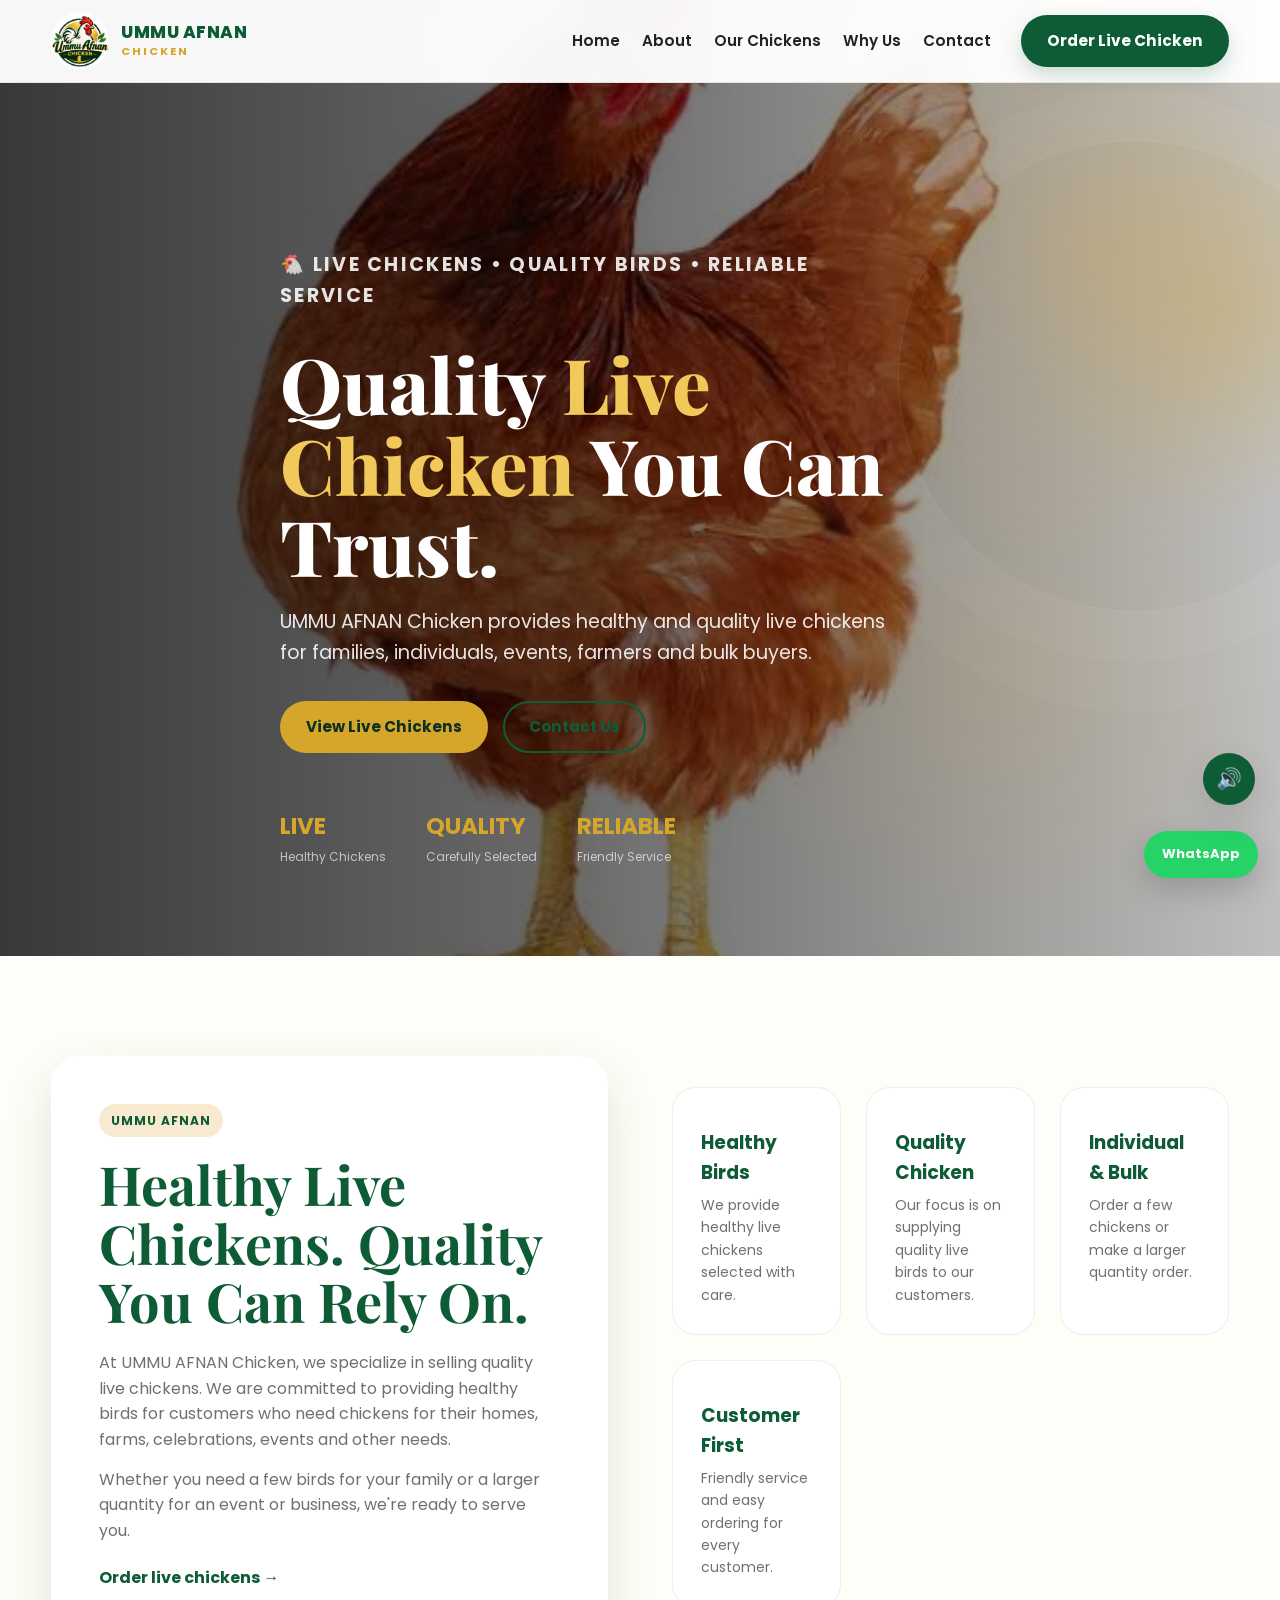
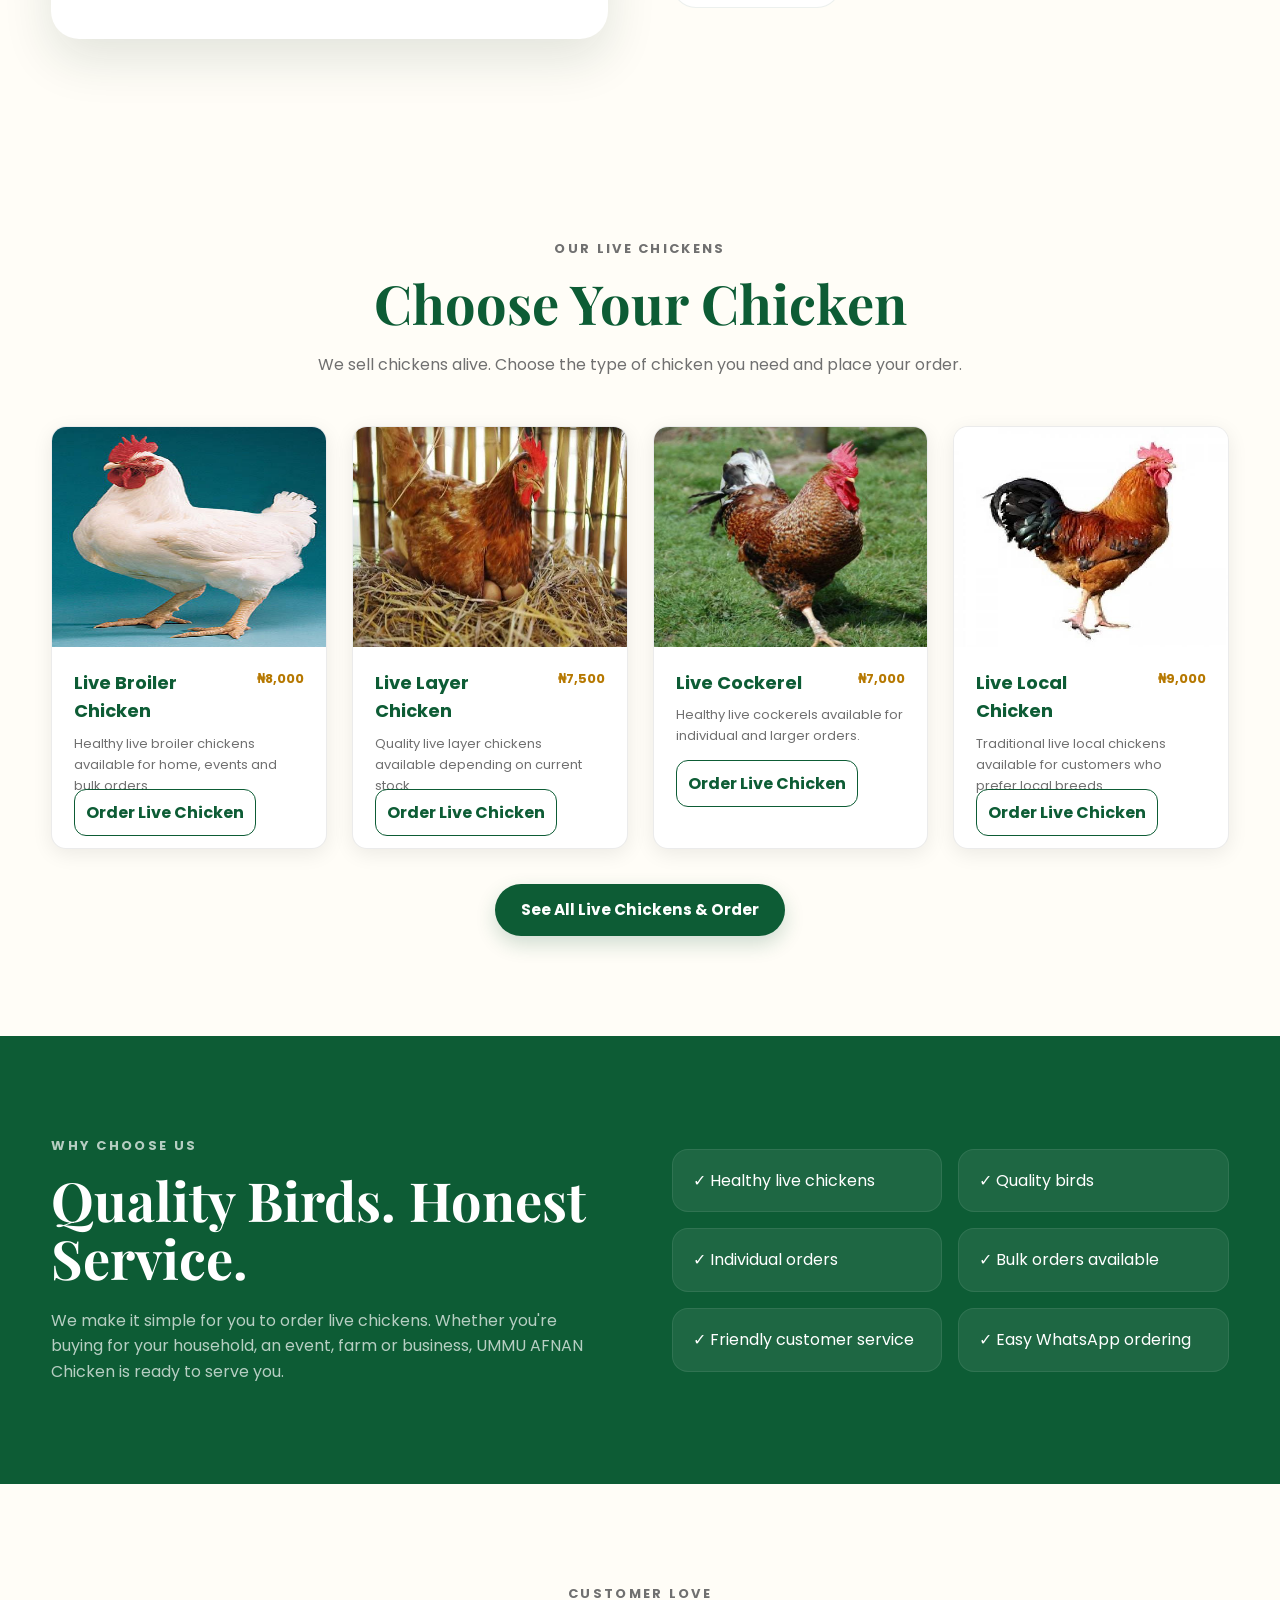
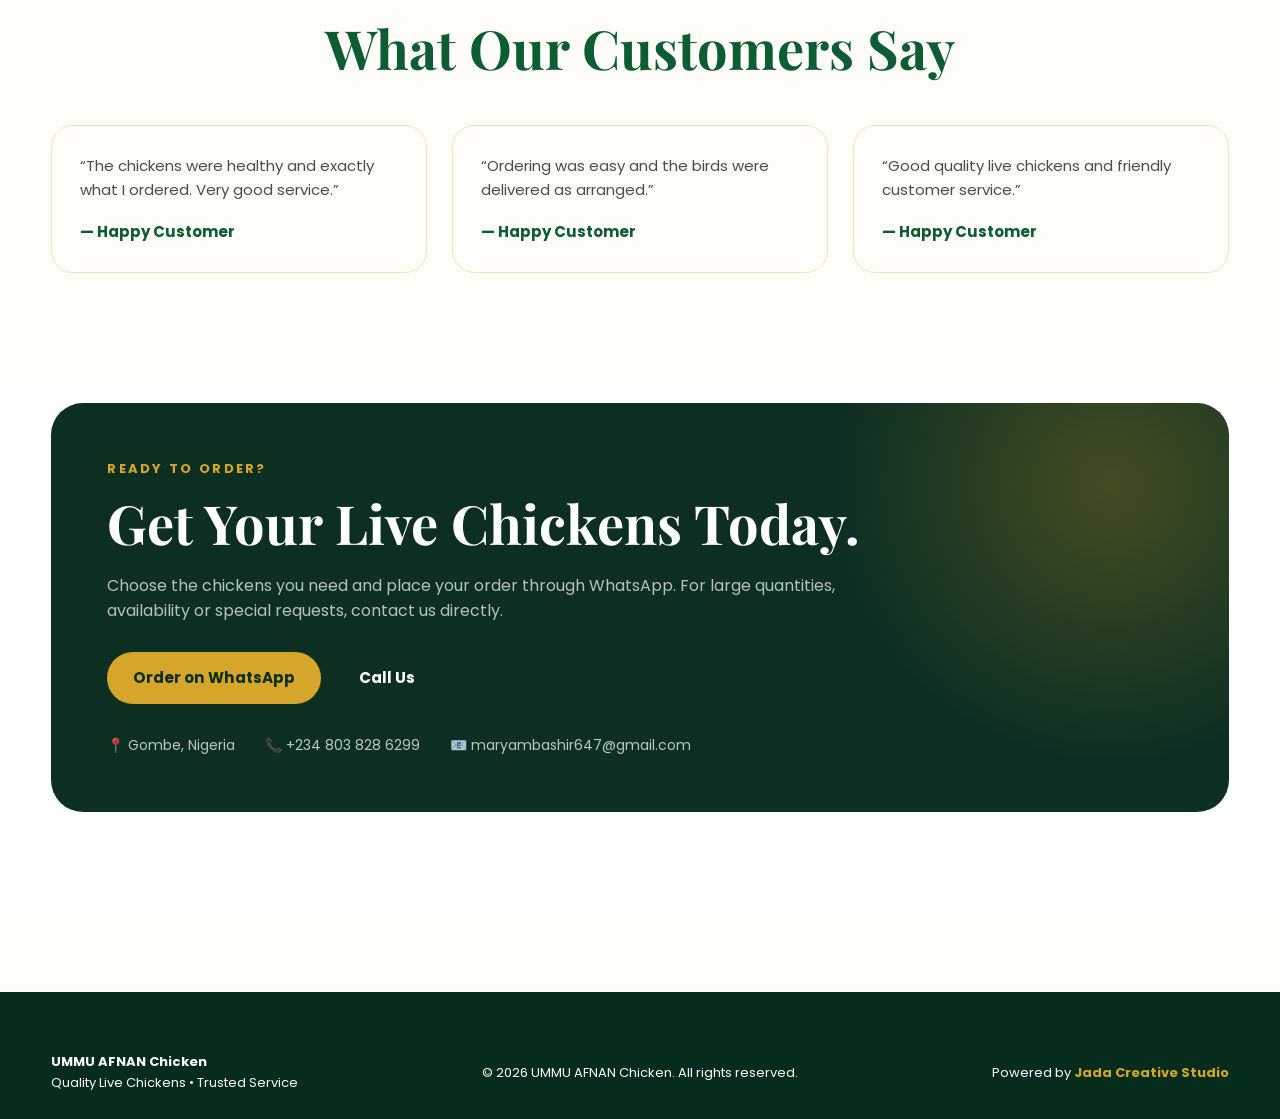
==== index.html @ 9286cc9a "Add files via upload" ====
<!DOCTYPE html>
<html lang="en">
<head>
  <meta charset="UTF-8" />
  <meta name="viewport" content="width=device-width, initial-scale=1.0" />

  <meta
    name="description"
    content="UMMU AFNAN Chicken — quality live chickens available for individual, family, farm and bulk orders."
  />

  <title>UMMU AFNAN Chicken | Live Chickens</title>

  <link rel="preconnect" href="https://fonts.googleapis.com">
  <link rel="preconnect" href="https://fonts.gstatic.com" crossorigin>

  <link
    href="https://fonts.googleapis.com/css2?family=Playfair+Display:wght@600;700&family=Poppins:wght@400;500;600;700&display=swap"
    rel="stylesheet"
  >

  <link rel="stylesheet" href="style.css" />
</head>


<body>

  <!-- =====================================================
       ADVERTISEMENT SOUND
       ===================================================== -->

  <audio id="advertisementSound" preload="auto">
    <source src="advertisement.mp3" type="audio/mpeg">
    Your browser does not support audio.
  </audio>

  <button
    id="soundButton"
    class="sound-button"
    aria-label="Mute advertisement sound"
    title="Advertisement Sound"
  >
    🔊
  </button>


  <!-- =====================================================
       HEADER
       ===================================================== -->

  <header class="header">

    <div class="container nav">

      <a href="#home" class="brand">

        <img
          src="logo.png"
          alt="UMMU AFNAN Chicken Logo"
          class="logo"
        />

        <span class="brand-text">

          <strong>UMMU AFNAN</strong>

          <small>CHICKEN</small>

        </span>

      </a>


      <nav class="nav-links">

        <a href="#home">
          Home
        </a>

        <a href="#about">
          About
        </a>

        <a href="#menu">
          Our Chickens
        </a>

        <a href="#why-us">
          Why Us
        </a>

        <a href="#contact">
          Contact
        </a>

      </nav>


      <a
        href="order.html"
        class="btn btn-primary nav-btn"
      >
        Order Live Chicken
      </a>

    </div>

  </header>


  <!-- =====================================================
       HERO
       ===================================================== -->

  <main>

    <section class="hero" id="home">

      <div class="hero-overlay"></div>

      <div class="container hero-content">

        <p class="eyebrow">
          🐔 LIVE CHICKENS • QUALITY BIRDS • RELIABLE SERVICE
        </p>


        <h1>
          Quality <span>Live Chicken</span> You Can Trust.
        </h1>


        <p class="hero-text">

          UMMU AFNAN Chicken provides healthy and quality
          live chickens for families, individuals, events,
          farmers and bulk buyers.

        </p>


        <div class="hero-actions">

          <a
            href="order.html"
            class="btn"
          >
            View Live Chickens
          </a>


          <a
            href="#contact"
            class="btn btn-outline"
          >
            Contact Us
          </a>

        </div>


        <div class="hero-stats">

          <div>

            <strong>LIVE</strong>

            <span>
              Healthy Chickens
            </span>

          </div>


          <div>

            <strong>QUALITY</strong>

            <span>
              Carefully Selected
            </span>

          </div>


          <div>

            <strong>RELIABLE</strong>

            <span>
              Friendly Service
            </span>

          </div>

        </div>

      </div>

    </section>


    <!-- =====================================================
         ABOUT
         ===================================================== -->

    <section
      class="section about"
      id="about"
    >

      <div class="container split">


        <div class="about-card">

          <span class="mini-badge">
            UMMU AFNAN
          </span>


          <h2>
            Healthy Live Chickens. Quality You Can Rely On.
          </h2>


          <p>

            At UMMU AFNAN Chicken, we specialize in selling
            quality live chickens. We are committed to
            providing healthy birds for customers who need
            chickens for their homes, farms, celebrations,
            events and other needs.

          </p>


          <p>

            Whether you need a few birds for your family or
            a larger quantity for an event or business,
            we're ready to serve you.

          </p>


          <a
            href="order.html"
            class="text-link"
          >
            Order live chickens →
          </a>

        </div>


        <div class="feature-grid">


          <article class="feature">

            <span></span>

            <h3>
              Healthy Birds
            </h3>

            <p>
              We provide healthy live chickens selected
              with care.
            </p>

          </article>


          <article class="feature">

            <span></span>

            <h3>
              Quality Chicken
            </h3>

            <p>
              Our focus is on supplying quality live birds
              to our customers.
            </p>

          </article>


          <article class="feature">

            <span></span>

            <h3>
              Individual & Bulk
            </h3>

            <p>
              Order a few chickens or make a larger
              quantity order.
            </p>

          </article>


          <article class="feature">

            <span></span>

            <h3>
              Customer First
            </h3>

            <p>
              Friendly service and easy ordering for every
              customer.
            </p>

          </article>


        </div>

      </div>

    </section>


    <!-- =====================================================
         LIVE CHICKENS
         ===================================================== -->

    <section
      class="section menu-section"
      id="menu"
    >

      <div class="container">


        <div class="section-heading">

          <p class="eyebrow">
            OUR LIVE CHICKENS
          </p>


          <h2>
            Choose Your Chicken
          </h2>


          <p>
            We sell chickens alive. Choose the type of
            chicken you need and place your order.
          </p>

        </div>


        <div class="menu-grid">


          <!-- LIVE BROILER -->

          <article class="menu-card">

            <img
              src="Broiler Chicken.jpg"
              alt="Live Broiler Chicken"
              class="menu-photo"
            />


            <div class="menu-body">

              <div class="menu-title-row">

                <h3>
                  Live Broiler Chicken
                </h3>

                <span>
                  ₦8,000
                </span>

              </div>


              <p>
                Healthy live broiler chickens available
                for home, events and bulk orders.
              </p>


              <a
                href="order.html"
                class="order-btn"
              >
                Order Live Chicken
              </a>

            </div>

          </article>


          <!-- LIVE LAYER -->

          <article class="menu-card">

            <img
              src="Layer Chicken.jpg"
              alt="Live Layer Chicken"
              class="menu-photo"
            />


            <div class="menu-body">

              <div class="menu-title-row">

                <h3>
                  Live Layer Chicken
                </h3>

                <span>
                  ₦7,500
                </span>

              </div>


              <p>
                Quality live layer chickens available
                depending on current stock.
              </p>


              <a
                href="order.html"
                class="order-btn"
              >
                Order Live Chicken
              </a>

            </div>

          </article>


          <!-- LIVE COCKEREL -->

          <article class="menu-card">

            <img
              src="Cockerel.jpg"
              alt="Live Cockerel"
              class="menu-photo"
            />


            <div class="menu-body">

              <div class="menu-title-row">

                <h3>
                  Live Cockerel
                </h3>

                <span>
                  ₦7,000
                </span>

              </div>


              <p>
                Healthy live cockerels available for
                individual and larger orders.
              </p>


              <a
                href="order.html"
                class="order-btn"
              >
                Order Live Chicken
              </a>

            </div>

          </article>


          <!-- LOCAL CHICKEN -->

          <article class="menu-card">

            <img
              src="Local Chicken.jpg"
              alt="Live Local Chicken"
              class="menu-photo"
            />


            <div class="menu-body">

              <div class="menu-title-row">

                <h3>
                  Live Local Chicken
                </h3>

                <span>
                  ₦9,000
                </span>

              </div>


              <p>
                Traditional live local chickens available
                for customers who prefer local breeds.
              </p>


              <a
                href="order.html"
                class="order-btn"
              >
                Order Live Chicken
              </a>

            </div>

          </article>


        </div>


        <div
          style="
            text-align:center;
            margin-top:35px;
          "
        >

          <a
            href="order.html"
            class="btn btn-primary"
          >
            See All Live Chickens & Order
          </a>

        </div>

      </div>

    </section>


    <!-- =====================================================
         WHY US
         ===================================================== -->

    <section
      class="section why-us"
      id="why-us"
    >

      <div class="container split why-split">


        <div>

          <p class="eyebrow">
            WHY CHOOSE US
          </p>


          <h2>
            Quality Birds. Honest Service.
          </h2>


          <p>

            We make it simple for you to order live
            chickens. Whether you're buying for your
            household, an event, farm or business,
            UMMU AFNAN Chicken is ready to serve you.

          </p>

        </div>


        <div class="check-list">

          <div>
            ✓ Healthy live chickens
          </div>

          <div>
            ✓ Quality birds
          </div>

          <div>
            ✓ Individual orders
          </div>

          <div>
            ✓ Bulk orders available
          </div>

          <div>
            ✓ Friendly customer service
          </div>

          <div>
            ✓ Easy WhatsApp ordering
          </div>

        </div>

      </div>

    </section>


    <!-- =====================================================
         CUSTOMER TESTIMONIALS
         ===================================================== -->

    <section class="section testimonials">

      <div class="container">


        <div class="section-heading">

          <p class="eyebrow">
            CUSTOMER LOVE
          </p>


          <h2>
            What Our Customers Say
          </h2>

        </div>


        <div class="testimonial-grid">


          <blockquote>

            “The chickens were healthy and exactly what
            I ordered. Very good service.”

            <cite>
              — Happy Customer
            </cite>

          </blockquote>


          <blockquote>

            “Ordering was easy and the birds were
            delivered as arranged.”

            <cite>
              — Happy Customer
            </cite>

          </blockquote>


          <blockquote>

            “Good quality live chickens and friendly
            customer service.”

            <cite>
              — Happy Customer
            </cite>

          </blockquote>


        </div>

      </div>

    </section>


    <!-- =====================================================
         CONTACT
         ===================================================== -->

    <section
      class="section contact"
      id="contact"
    >

      <div class="container contact-card">


        <div>

          <p class="eyebrow">
            READY TO ORDER?
          </p>


          <h2>
            Get Your Live Chickens Today.
          </h2>


          <p>

            Choose the chickens you need and place your
            order through WhatsApp. For large quantities,
            availability or special requests, contact us
            directly.

          </p>

        </div>


        <div class="contact-actions">


          <a
            class="btn"
            href="https://wa.me/2348038286299"
            target="_blank"
            rel="noopener"
          >
            Order on WhatsApp
          </a>


          <a
            class="btn btn-outline-light"
            href="tel:+2348038286299"
          >
            Call Us
          </a>


        </div>


        <div class="contact-info">

          <span>
            📍 Gombe, Nigeria
          </span>


          <span>
            📞 +234 803 828 6299
          </span>


          <span>
            📧 maryambashir647@gmail.com
          </span>

        </div>

      </div>

    </section>

  </main>


  <!-- =====================================================
       FOOTER
       ===================================================== -->

  <footer class="footer">

    <div class="container footer-wrap">


      <div>

        <strong>
          UMMU AFNAN Chicken
        </strong>


        <p>
          Quality Live Chickens • Trusted Service
        </p>

      </div>


      <p>
        ©
        <span id="year"></span>
        UMMU AFNAN Chicken.
        All rights reserved.
      </p>


      <p class="studio-credit">
        Powered by
        <strong>
          Jada Creative Studio
        </strong>
      </p>


    </div>

  </footer>


  <!-- =====================================================
       FLOATING WHATSAPP
       ===================================================== -->

  <a
    class="floating-whatsapp"
    href="https://wa.me/2348038286299"
    target="_blank"
    rel="noopener"
    aria-label="Order live chicken on WhatsApp"
  >
    WhatsApp
  </a>


  <!-- =====================================================
       JAVASCRIPT
       ===================================================== -->

  <script>

    /* =====================================================
       CURRENT YEAR
       ===================================================== */

    document.getElementById("year").textContent =
      new Date().getFullYear();


    /* =====================================================
       ADVERTISEMENT SOUND
       
       Sound begins after visitor interaction because modern
       browsers normally block automatic audio playback.
       ===================================================== */

    const advertisementSound =
      document.getElementById("advertisementSound");

    const soundButton =
      document.getElementById("soundButton");

    let soundStarted = false;


    function startAdvertisementSound() {

      if (soundStarted) {
        return;
      }

      advertisementSound
        .play()
        .then(function () {

          soundStarted = true;

        })
        .catch(function () {

          // Browser prevented playback.

        });

    }


    [
      "click",
      "touchstart",
      "scroll",
      "keydown"
    ].forEach(function (eventName) {

      document.addEventListener(
        eventName,
        startAdvertisementSound,
        {
          once: true,
          passive: true
        }
      );

    });


    /* =====================================================
       SOUND BUTTON
       ===================================================== */

    soundButton.addEventListener(
      "click",
      function (event) {

        event.stopPropagation();


        if (advertisementSound.paused) {

          advertisementSound
            .play()
            .then(function () {

              soundButton.textContent = "🔊";

            })
            .catch(function () {

              soundButton.textContent = "🔇";

            });

        } else {

          advertisementSound.pause();

          soundButton.textContent = "🔇";

        }

      }
    );

  </script>


  <!-- EXISTING WEBSITE JAVASCRIPT -->

  <script src="script.js"></script>

</body>
</html>
---- style.css ----
/* =========================================
   UMMU AFNAN CHICKEN
   Main Stylesheet
   Powered by Jada Creative Studio
========================================= */

/* ---------- RESET ---------- */

* {
  margin: 0;
  padding: 0;
  box-sizing: border-box;
}

:root {
  --green: #143d2c;
  --green-2: #0d2f22;
  --green-3: #1c573e;

  --gold: #e7a629;
  --gold-light: #f5c968;

  --cream: #fff8e8;
  --white: #ffffff;

  --text: #222222;
  --muted: #6b6b6b;

  --border: rgba(20, 61, 44, 0.12);

  --shadow: 0 20px 50px rgba(13, 47, 34, 0.12);

  --transition: 0.25s ease;
}

/* ---------- GLOBAL ---------- */

html {
  scroll-behavior: smooth;
  scroll-padding-top: 90px;
}

body {
  font-family: "Poppins", sans-serif;
  color: var(--text);
  background: #ffffff;
  line-height: 1.7;
  overflow-x: hidden;
}

img {
  width: 100%;
  display: block;
}

a {
  text-decoration: none;
  color: inherit;
}

button,
input,
textarea {
  font-family: inherit;
}

button,
a {
  -webkit-tap-highlight-color: transparent;
}

button {
  cursor: pointer;
}

.container {
  width: min(1120px, 92%);
  margin: 0 auto;
}

/* =========================================
   HEADER / NAVIGATION
========================================= */

.header {
  position: fixed;
  inset: 0 0 auto 0;
  z-index: 1000;

  background: rgba(255, 255, 255, 0.95);

  backdrop-filter: blur(12px);
  -webkit-backdrop-filter: blur(12px);

  border-bottom: 1px solid rgba(0, 0, 0, 0.06);
}

.nav {
  min-height: 78px;

  display: flex;
  align-items: center;
  justify-content: space-between;

  gap: 24px;
}

/* ---------- BRAND ---------- */

.brand {
  display: inline-flex;
  align-items: center;
  gap: 12px;

  color: var(--green);

  line-height: 1.05;
}

.brand-mark {
  width: 48px;
  height: 48px;

  border-radius: 50%;

  display: grid;
  place-items: center;

  font-family: "Playfair Display", serif;
  font-weight: 700;

  color: var(--green);
  background: var(--gold);

  border: 4px solid #f9e1ab;

  flex-shrink: 0;
}

.brand strong,
.brand small {
  display: block;
}

.brand strong {
  font-size: 15px;
  letter-spacing: 0.8px;
}

.brand small {
  margin-top: 5px;

  font-size: 11px;
  letter-spacing: 3px;

  color: var(--gold);
  font-weight: 700;
}

/* ---------- NAV LINKS ---------- */

.nav-links {
  display: flex;
  align-items: center;

  gap: 26px;

  font-size: 14px;
  font-weight: 600;
}

.nav-links a {
  position: relative;
  transition: var(--transition);
}

.nav-links a:not(.btn)::after {
  content: "";

  position: absolute;
  left: 0;
  bottom: -6px;

  width: 0;
  height: 2px;

  background: var(--gold);

  transition: var(--transition);
}

.nav-links a:hover {
  color: var(--gold);
}

.nav-links a:not(.btn):hover::after {
  width: 100%;
}

/* ---------- MOBILE MENU BUTTON ---------- */

.menu-toggle {
  display: none;

  background: transparent;
  border: 0;

  font-size: 28px;

  color: var(--green);

  cursor: pointer;

  line-height: 1;
}

/* =========================================
   BUTTONS
========================================= */

.btn {
  display: inline-flex;

  align-items: center;
  justify-content: center;

  padding: 14px 24px;

  border: 0;
  border-radius: 999px;

  background: var(--gold);
  color: var(--green-2);

  font-weight: 700;

  cursor: pointer;

  transition: var(--transition);
}

.btn:hover {
  transform: translateY(-3px);

  background: var(--gold-light);

  box-shadow: 0 10px 25px rgba(231, 166, 41, 0.25);
}

.btn-small {
  padding: 10px 18px;
}

.btn-outline {
  border: 1px solid rgba(255, 255, 255, 0.5);

  color: #ffffff;

  background: transparent;
}

.btn-outline:hover {
  background: rgba(255, 255, 255, 0.12);

  border-color: #ffffff;
}

.btn-outline-light {
  color: #ffffff;

  border: 1px solid rgba(255, 255, 255, 0.4);

  background: transparent;
}

.btn-outline-light:hover {
  background: rgba(255, 255, 255, 0.1);

  border-color: #ffffff;
}

/* =========================================
   HERO SECTION
========================================= */

.hero {
  min-height: 760px;

  display: flex;
  align-items: center;

  position: relative;

  overflow: hidden;

  color: #ffffff;

  /*
    IMPORTANT:
    Make sure photo.jpg is in the same
    folder as index.html/style.css.
  */

  background-image:
    linear-gradient(
      90deg,
      rgba(7, 29, 21, 0.94) 0%,
      rgba(13, 47, 34, 0.80) 45%,
      rgba(13, 47, 34, 0.45) 100%
    ),
    url("photo.jpg");

  background-size: cover;
  background-position: center;
  background-repeat: no-repeat;
}

/* ---------- HERO OVERLAY ---------- */

.hero-overlay {
  position: absolute;

  inset: 0;

  pointer-events: none;

  background:
    radial-gradient(
      circle at 85% 25%,
      rgba(231, 166, 41, 0.20),
      transparent 25%
    ),
    radial-gradient(
      circle at 78% 70%,
      rgba(231, 166, 41, 0.12),
      transparent 26%
    );
}

/* ---------- HERO DECORATION ---------- */

.hero::after {
  content: "";

  position: absolute;

  right: -90px;
  top: 140px;

  width: 470px;
  height: 470px;

  border-radius: 50%;

  border: 1px solid rgba(255, 255, 255, 0.10);

  box-shadow:
    0 0 0 50px rgba(255, 255, 255, 0.025),
    0 0 0 100px rgba(255, 255, 255, 0.02);

  pointer-events: none;
}

/* ---------- HERO CONTENT ---------- */

.hero-content {
  position: relative;

  z-index: 2;

  padding-top: 100px;
}

.eyebrow {
  color: var(--gold);

  text-transform: uppercase;

  font-weight: 700;

  font-size: 13px;

  letter-spacing: 2.3px;

  margin-bottom: 14px;
}

.hero h1,
.section h2 {
  font-family: "Playfair Display", serif;

  line-height: 1.08;
}

.hero h1 {
  max-width: 820px;

  font-size: clamp(48px, 7vw, 84px);

  margin-bottom: 22px;
}

.hero h1 span {
  color: var(--gold-light);
}

.hero-text {
  max-width: 680px;

  color: rgba(255, 255, 255, 0.82);

  font-size: 17px;
}

.hero-actions {
  display: flex;

  flex-wrap: wrap;

  gap: 12px;

  margin-top: 32px;
}

/* ---------- HERO STATS ---------- */

.hero-stats {
  display: flex;

  gap: 50px;

  margin-top: 60px;
}

.hero-stats div {
  display: grid;

  gap: 2px;
}

.hero-stats strong {
  color: var(--gold);

  font-size: 23px;
}

.hero-stats span {
  color: rgba(255, 255, 255, 0.65);

  font-size: 12px;
}

/* =========================================
   GENERAL SECTIONS
========================================= */

.section {
  padding: 100px 0;
}

.split {
  display: grid;

  grid-template-columns: 1fr 1fr;

  gap: 64px;

  align-items: center;
}

/* =========================================
   ABOUT SECTION
========================================= */

.about {
  background: var(--cream);
}

.about-card {
  background: #ffffff;

  border-radius: 28px;

  padding: 48px;

  box-shadow: var(--shadow);
}

.mini-badge {
  display: inline-block;

  padding: 7px 12px;

  margin-bottom: 18px;

  border-radius: 999px;

  background: #f7ead0;

  color: var(--green);

  font-size: 12px;

  font-weight: 700;

  letter-spacing: 1px;
}

.section h2 {
  color: var(--green);

  font-size: clamp(36px, 5vw, 54px);

  margin-bottom: 20px;
}

.about-card p,
.section-heading p,
.why-us p {
  color: var(--muted);
}

.about-card p + p {
  margin-top: 14px;
}

.text-link {
  display: inline-block;

  color: var(--green);

  font-weight: 700;

  margin-top: 22px;

  transition: var(--transition);
}

.text-link:hover {
  color: var(--gold);

  transform: translateX(4px);
}

/* =========================================
   FEATURE CARDS
========================================= */

.feature-grid {
  display: grid;

  grid-template-columns: 1fr 1fr;

  gap: 20px;
}

.feature {
  padding: 28px;

  border-radius: 24px;

  background: #ffffff;

  border: 1px solid rgba(20, 61, 44, 0.08);

  transition: var(--transition);
}

.feature:hover {
  transform: translateY(-6px);

  box-shadow: 0 15px 35px rgba(20, 61, 44, 0.10);
}

.feature span {
  font-size: 30px;
}

.feature h3 {
  color: var(--green);

  margin: 12px 0 6px;
}

.feature p {
  color: var(--muted);

  font-size: 14px;
}

/* =========================================
   MENU SECTION
========================================= */

.section-heading {
  max-width: 650px;

  margin: 0 auto 48px;

  text-align: center;
}

/* ---------- MENU GRID ---------- */

.menu-grid {
  display: grid;

  grid-template-columns: repeat(4, 1fr);

  gap: 22px;
}

.menu-card {
  border-radius: 24px;

  overflow: hidden;

  border: 1px solid var(--border);

  box-shadow: 0 15px 40px rgba(0, 0, 0, 0.06);

  background: #ffffff;

  transition: var(--transition);
}

.menu-card:hover {
  transform: translateY(-8px);

  box-shadow: 0 25px 50px rgba(0, 0, 0, 0.10);
}

/* ---------- MENU IMAGE ---------- */

.menu-photo {
  height: 220px;

  display: grid;

  place-items: center;

  font-size: 72px;

  overflow: hidden;

  position: relative;
}

.menu-photo::after {
  content: "";

  position: absolute;

  inset: 0;

  background: rgba(255, 255, 255, 0.05);

  pointer-events: none;
}

.photo-1 {
  background: linear-gradient(
    135deg,
    #fff0c3,
    #f4be45
  );
}

.photo-2 {
  background: linear-gradient(
    135deg,
    #d7f0e4,
    #3b8c65
  );
}

.photo-3 {
  background: linear-gradient(
    135deg,
    #fff4d1,
    #ebd191
  );
}

.photo-4 {
  background: linear-gradient(
    135deg,
    #e8e0c7,
    #b7924b
  );
}

/* ---------- MENU BODY ---------- */

.menu-body {
  padding: 22px;
}

.menu-title-row {
  display: flex;

  align-items: flex-start;

  justify-content: space-between;

  gap: 12px;

  margin-bottom: 8px;
}

.menu-title-row h3 {
  color: var(--green);

  font-size: 18px;
}

.menu-title-row span {
  color: #b67800;

  font-size: 13px;

  font-weight: 700;

  white-space: nowrap;
}

.menu-body p {
  color: var(--muted);

  font-size: 13px;

  min-height: 66px;
}

/* ---------- ORDER BUTTON ---------- */

.order-btn {
  width: 100%;

  margin-top: 14px;

  padding: 11px;

  border-radius: 12px;

  border: 1px solid var(--green);

  color: var(--green);

  background: transparent;

  font-weight: 700;

  cursor: pointer;

  transition: var(--transition);
}

.order-btn:hover {
  background: var(--green);

  color: #ffffff;

  transform: translateY(-2px);
}

/* =========================================
   WHY US SECTION
========================================= */

.why-us {
  background: var(--green);

  color: #ffffff;
}

.why-us h2 {
  color: #ffffff;
}

.why-us p {
  color: rgba(255, 255, 255, 0.70);
}

.check-list {
  display: grid;

  grid-template-columns: 1fr 1fr;

  gap: 16px;
}

.check-list div {
  border-radius: 16px;

  padding: 18px 20px;

  background: rgba(255, 255, 255, 0.07);

  border: 1px solid rgba(255, 255, 255, 0.08);

  transition: var(--transition);
}

.check-list div:hover {
  background: rgba(255, 255, 255, 0.12);

  transform: translateY(-3px);
}

/* =========================================
   TESTIMONIALS
========================================= */

.testimonials {
  background: #ffffff;
}

.testimonial-grid {
  display: grid;

  grid-template-columns: repeat(3, 1fr);

  gap: 22px;
}

blockquote {
  padding: 28px;

  border-radius: 22px;

  background: var(--cream);

  color: #4c4c4c;

  border: 1px solid #f3e3bc;

  font-size: 15px;

  transition: var(--transition);
}

blockquote:hover {
  transform: translateY(-5px);

  box-shadow: 0 15px 35px rgba(20, 61, 44, 0.08);
}

blockquote cite {
  display: block;

  margin-top: 18px;

  color: var(--green);

  font-style: normal;

  font-weight: 700;
}

/* =========================================
   CONTACT SECTION
========================================= */

.contact {
  padding-top: 30px;
}

.contact-card {
  padding: 56px;

  border-radius: 32px;

  background:
    radial-gradient(
      circle at 90% 20%,
      rgba(231, 166, 41, 0.25),
      transparent 25%
    ),
    var(--green-2);

  color: #ffffff;

  overflow: hidden;

  position: relative;
}

.contact-card h2 {
  color: #ffffff;

  max-width: 760px;
}

.contact-card > div:first-child > p:last-child {
  max-width: 760px;

  color: rgba(255, 255, 255, 0.70);
}

.contact-actions {
  display: flex;

  flex-wrap: wrap;

  gap: 12px;

  margin: 28px 0 30px;
}

.contact-info {
  display: flex;

  flex-wrap: wrap;

  gap: 20px 30px;

  color: rgba(255, 255, 255, 0.72);

  font-size: 14px;
}

/* =========================================
   FOOTER
========================================= */

.footer {
  margin-top: 80px;

  padding: 38px 0;

  background: #071d15;

  color: rgba(255, 255, 255, 0.65);
}

.footer-wrap {
  display: grid;

  grid-template-columns: 1fr auto 1fr;

  align-items: center;

  gap: 20px;

  font-size: 13px;
}

.footer strong {
  color: #ffffff;
}

.studio-credit {
  text-align: right;
}

.studio-credit strong {
  color: var(--gold);
}

/* =========================================
   FLOATING WHATSAPP BUTTON
========================================= */

.floating-whatsapp {
  position: fixed;

  right: 22px;
  bottom: 22px;

  z-index: 900;

  padding: 13px 18px;

  border-radius: 999px;

  background: #25d366;

  color: #ffffff;

  box-shadow: 0 10px 30px rgba(0, 0, 0, 0.18);

  font-weight: 700;

  font-size: 13px;

  transition: var(--transition);
}

.floating-whatsapp:hover {
  transform: translateY(-4px) scale(1.03);

  box-shadow: 0 15px 35px rgba(37, 211, 102, 0.30);
}

/* =========================================
   TABLET
========================================= */

@media (max-width: 950px) {

  .menu-grid {
    grid-template-columns: 1fr 1fr;
  }

  .split {
    grid-template-columns: 1fr;
  }

  .why-split {
    gap: 36px;
  }

  .footer-wrap {
    grid-template-columns: 1fr;

    text-align: center;
  }

  .studio-credit {
    text-align: center;
  }

}

/* =========================================
   MOBILE
========================================= */

@media (max-width: 760px) {

  /* ---------- NAV ---------- */

  .menu-toggle {
    display: block;
  }

  .nav-links {
    display: none;

    position: absolute;

    left: 4%;
    right: 4%;
    top: 86px;

    padding: 22px;

    background: #ffffff;

    border-radius: 18px;

    box-shadow: var(--shadow);

    flex-direction: column;

    align-items: stretch;

    gap: 12px;
  }

  .nav-links.active {
    display: flex;
  }

  .nav-links a {
    padding: 5px 0;
  }

  .nav-links .btn {
    text-align: center;

    margin-top: 5px;
  }

  /* ---------- HERO ---------- */

  .hero {
    min-height: 700px;

    background-position: 65% center;
  }

  .hero-content {
    padding-top: 100px;
  }

  .hero h1 {
    font-size: clamp(42px, 12vw, 64px);
  }

  .hero-text {
    font-size: 15px;
  }

  .hero-actions {
    flex-direction: column;

    align-items: stretch;
  }

  .hero-actions .btn {
    width: 100%;
  }

  .hero-stats {
    gap: 22px;

    flex-direction: column;

    margin-top: 42px;
  }

  .hero::after {
    right: -220px;

    top: 180px;

    width: 400px;
    height: 400px;
  }

  /* ---------- SECTIONS ---------- */

  .section {
    padding: 76px 0;
  }

  .section h2 {
    font-size: 38px;
  }

  /* ---------- ABOUT ---------- */

  .about-card {
    padding: 30px 24px;
  }

  /* ---------- FEATURES ---------- */

  .feature-grid {
    grid-template-columns: 1fr;
  }

  /* ---------- MENU ---------- */

  .menu-grid {
    grid-template-columns: 1fr;
  }

  .menu-body p {
    min-height: auto;
  }

  /* ---------- WHY US ---------- */

  .check-list {
    grid-template-columns: 1fr;
  }

  /* ---------- TESTIMONIALS ---------- */

  .testimonial-grid {
    grid-template-columns: 1fr;
  }

  /* ---------- CONTACT ---------- */

  .contact-card {
    padding: 30px 24px;
  }

  .contact-actions {
    flex-direction: column;
  }

  .contact-actions .btn {
    width: 100%;
  }

  .contact-info {
    flex-direction: column;

    gap: 10px;
  }

  /* ---------- WHATSAPP ---------- */

  .floating-whatsapp {
    right: 15px;

    bottom: 15px;

    padding: 12px 16px;
  }

}

/* =========================================
   SMALL PHONES
========================================= */

@media (max-width: 420px) {

  .container {
    width: 90%;
  }

  .nav {
    min-height: 70px;
  }

  .brand-mark {
    width: 42px;
    height: 42px;

    font-size: 14px;
  }

  .brand strong {
    font-size: 13px;
  }

  .brand small {
    font-size: 9px;

    letter-spacing: 2px;
  }

  .hero {
    min-height: 680px;
  }

  .hero h1 {
    font-size: 42px;
  }

  .hero-stats strong {
    font-size: 20px;
  }

  .about-card {
    padding: 25px 20px;
  }

  .contact-card {
    padding: 25px 20px;
  }

}

/* =========================================
   ACCESSIBILITY
========================================= */

:focus-visible {
  outline: 3px solid var(--gold);

  outline-offset: 4px;
}

/* =========================================
   REDUCED MOTION
========================================= */

@media (prefers-reduced-motion: reduce) {

  html {
    scroll-behavior: auto;
  }

  *,
  *::before,
  *::after {
    animation-duration: 0.01ms !important;

    animation-iteration-count: 1 !important;

    transition-duration: 0.01ms !important;

    scroll-behavior: auto !important;
  }

}

/* =========================================================
   RESPONSIVE DESIGN
   Mobile → Tablet/iPad → Laptop → Desktop
========================================================= */


/* =========================================================
   EXTRA LARGE DESKTOP
   1400px and above
========================================================= */

@media (min-width: 1400px) {

  .container {
    width: min(1280px, 90%);
  }

  .hero {
    min-height: 850px;
  }

  .hero h1 {
    font-size: 90px;
    max-width: 900px;
  }

  .hero-text {
    font-size: 18px;
    max-width: 720px;
  }

  .section {
    padding: 120px 0;
  }

  .menu-grid {
    gap: 28px;
  }

}


/* =========================================================
   DESKTOP
   1200px – 1399px
========================================================= */

@media (min-width: 1200px) and (max-width: 1399px) {

  .container {
    width: min(1140px, 90%);
  }

  .hero {
    min-height: 800px;
  }

  .hero h1 {
    font-size: 78px;
  }

}


/* =========================================================
   LAPTOP / SMALL DESKTOP
   951px – 1199px
========================================================= */

@media (min-width: 951px) and (max-width: 1199px) {

  .container {
    width: 92%;
  }

  .nav-links {
    gap: 18px;
    font-size: 13px;
  }

  .hero {
    min-height: 720px;
  }

  .hero h1 {
    font-size: 65px;
    max-width: 700px;
  }

  .hero-text {
    max-width: 600px;
  }

  .menu-grid {
    grid-template-columns: repeat(2, 1fr);
  }

  .split {
    gap: 40px;
  }

}


/* =========================================================
   TABLET / iPAD LANDSCAPE
   769px – 950px
========================================================= */

@media (min-width: 769px) and (max-width: 950px) {

  .container {
    width: 90%;
  }

  /* Navigation */

  .nav {
    min-height: 75px;
  }

  .nav-links {
    gap: 14px;
    font-size: 12px;
  }

  .nav-links .btn {
    padding: 9px 14px;
  }

  /* Hero */

  .hero {
    min-height: 700px;

    background-position: center;
  }

  .hero-content {
    padding-top: 90px;
  }

  .hero h1 {
    font-size: 60px;
    max-width: 680px;
  }

  .hero-text {
    font-size: 16px;
    max-width: 600px;
  }

  .hero-stats {
    gap: 35px;
  }

  /* About */

  .split {
    grid-template-columns: 1fr;

    gap: 45px;
  }

  /* Menu */

  .menu-grid {
    grid-template-columns: repeat(2, 1fr);

    gap: 22px;
  }

  /* Features */

  .feature-grid {
    grid-template-columns: 1fr 1fr;
  }

  /* Testimonials */

  .testimonial-grid {
    grid-template-columns: 1fr 1fr;
  }

  .testimonial-grid blockquote:last-child {
    grid-column: 1 / -1;
  }

  /* Why Us */

  .check-list {
    grid-template-columns: 1fr 1fr;
  }

  /* Footer */

  .footer-wrap {
    grid-template-columns: 1fr;

    text-align: center;
  }

  .studio-credit {
    text-align: center;
  }

}


/* =========================================================
   iPAD PORTRAIT / TABLETS
   600px – 768px
========================================================= */

@media (min-width: 600px) and (max-width: 768px) {

  .container {
    width: 90%;
  }

  /* Navigation */

  .menu-toggle {
    display: block;
  }

  .nav-links {
    display: none;

    position: absolute;

    left: 5%;
    right: 5%;

    top: 82px;

    padding: 25px;

    background: #ffffff;

    border-radius: 20px;

    box-shadow: var(--shadow);

    flex-direction: column;

    align-items: stretch;

    gap: 14px;
  }

  .nav-links.active {
    display: flex;
  }

  .nav-links a {
    padding: 6px 0;
  }

  .nav-links .btn {
    text-align: center;
  }

  /* Hero */

  .hero {
    min-height: 720px;

    background-position: center;
  }

  .hero-content {
    padding-top: 100px;
  }

  .hero h1 {
    font-size: clamp(48px, 8vw, 64px);

    max-width: 650px;
  }

  .hero-text {
    max-width: 600px;

    font-size: 16px;
  }

  .hero-actions {
    flex-wrap: wrap;
  }

  .hero-stats {
    flex-direction: row;

    gap: 30px;

    margin-top: 45px;
  }

  /* Sections */

  .section {
    padding: 85px 0;
  }

  .split {
    grid-template-columns: 1fr;

    gap: 45px;
  }

  /* Features */

  .feature-grid {
    grid-template-columns: 1fr 1fr;

    gap: 18px;
  }

  /* Menu */

  .menu-grid {
    grid-template-columns: 1fr 1fr;

    gap: 20px;
  }

  .menu-photo {
    height: 200px;
  }

  /* Why Us */

  .check-list {
    grid-template-columns: 1fr 1fr;
  }

  /* Testimonials */

  .testimonial-grid {
    grid-template-columns: 1fr;
  }

  /* Contact */

  .contact-card {
    padding: 40px 30px;
  }

  /* Footer */

  .footer-wrap {
    grid-template-columns: 1fr;

    text-align: center;
  }

  .studio-credit {
    text-align: center;
  }

}


/* =========================================================
   LARGE MOBILE
   481px – 599px
========================================================= */

@media (min-width: 481px) and (max-width: 599px) {

  .container {
    width: 90%;
  }

  /* Navigation */

  .menu-toggle {
    display: block;
  }

  .nav-links {
    display: none;

    position: absolute;

    left: 5%;
    right: 5%;

    top: 82px;

    padding: 22px;

    background: #ffffff;

    border-radius: 18px;

    box-shadow: var(--shadow);

    flex-direction: column;

    align-items: stretch;

    gap: 12px;
  }

  .nav-links.active {
    display: flex;
  }

  .nav-links a {
    padding: 5px 0;
  }

  .nav-links .btn {
    text-align: center;
  }

  /* Hero */

  .hero {
    min-height: 700px;

    background-position: 65% center;
  }

  .hero-content {
    padding-top: 100px;
  }

  .hero h1 {
    font-size: 50px;
  }

  .hero-text {
    font-size: 15px;
  }

  .hero-actions {
    flex-direction: column;

    align-items: stretch;
  }

  .hero-actions .btn {
    width: 100%;
  }

  .hero-stats {
    flex-direction: row;

    flex-wrap: wrap;

    gap: 20px 35px;

    margin-top: 42px;
  }

  /* Sections */

  .section {
    padding: 70px 0;
  }

  .split {
    grid-template-columns: 1fr;

    gap: 35px;
  }

  .section h2 {
    font-size: 38px;
  }

  /* Features */

  .feature-grid {
    grid-template-columns: 1fr 1fr;
  }

  /* Menu */

  .menu-grid {
    grid-template-columns: 1fr 1fr;

    gap: 16px;
  }

  .menu-photo {
    height: 180px;

    font-size: 58px;
  }

  .menu-body {
    padding: 18px;
  }

  /* Why Us */

  .check-list {
    grid-template-columns: 1fr;
  }

  /* Testimonials */

  .testimonial-grid {
    grid-template-columns: 1fr;
  }

  /* Contact */

  .contact-card {
    padding: 30px 24px;
  }

  .contact-actions {
    flex-direction: column;
  }

  .contact-actions .btn {
    width: 100%;
  }

  /* Footer */

  .footer-wrap {
    grid-template-columns: 1fr;

    text-align: center;
  }

  .studio-credit {
    text-align: center;
  }

}


/* =========================================================
   MOBILE
   320px – 480px
========================================================= */

@media (max-width: 480px) {

  .container {
    width: 90%;
  }

  /* ---------- HEADER ---------- */

  .nav {
    min-height: 70px;
  }

  .brand {
    gap: 9px;
  }

  .brand-mark {
    width: 42px;
    height: 42px;

    font-size: 14px;
  }

  .brand strong {
    font-size: 13px;
  }

  .brand small {
    font-size: 9px;

    letter-spacing: 2px;
  }

  .menu-toggle {
    display: block;

    font-size: 26px;
  }

  .nav-links {
    display: none;

    position: absolute;

    left: 5%;
    right: 5%;

    top: 78px;

    padding: 22px;

    background: #ffffff;

    border-radius: 18px;

    box-shadow: var(--shadow);

    flex-direction: column;

    align-items: stretch;

    gap: 12px;
  }

  .nav-links.active {
    display: flex;
  }

  .nav-links a {
    padding: 5px 0;
  }

  .nav-links .btn {
    width: 100%;

    text-align: center;
  }

  /* ---------- HERO ---------- */

  .hero {
    min-height: 690px;

    background-position: 65% center;
  }

  .hero-content {
    padding-top: 100px;
  }

  .eyebrow {
    font-size: 10px;

    letter-spacing: 1.7px;
  }

  .hero h1 {
    font-size: clamp(40px, 12vw, 52px);

    line-height: 1.05;

    margin-bottom: 18px;
  }

  .hero-text {
    font-size: 14px;

    line-height: 1.7;
  }

  .hero-actions {
    flex-direction: column;

    gap: 10px;

    margin-top: 25px;
  }

  .hero-actions .btn {
    width: 100%;

    padding: 13px 20px;
  }

  .hero-stats {
    flex-direction: column;

    gap: 15px;

    margin-top: 35px;
  }

  .hero-stats strong {
    font-size: 19px;
  }

  .hero-stats span {
    font-size: 11px;
  }

  .hero::after {
    right: -250px;

    top: 180px;

    width: 400px;

    height: 400px;
  }

  /* ---------- SECTIONS ---------- */

  .section {
    padding: 65px 0;
  }

  .section h2 {
    font-size: 36px;

    line-height: 1.12;
  }

  /* ---------- ABOUT ---------- */

  .split {
    grid-template-columns: 1fr;

    gap: 30px;
  }

  .about-card {
    padding: 28px 22px;

    border-radius: 22px;
  }

  /* ---------- FEATURES ---------- */

  .feature-grid {
    grid-template-columns: 1fr;

    gap: 15px;
  }

  .feature {
    padding: 23px;
  }

  /* ---------- MENU ---------- */

  .menu-grid {
    grid-template-columns: 1fr;

    gap: 20px;
  }

  .menu-photo {
    height: 210px;
  }

  .menu-body {
    padding: 20px;
  }

  .menu-body p {
    min-height: auto;
  }

  /* ---------- WHY US ---------- */

  .check-list {
    grid-template-columns: 1fr;

    gap: 12px;
  }

  .check-list div {
    padding: 15px 17px;
  }

  /* ---------- TESTIMONIALS ---------- */

  .testimonial-grid {
    grid-template-columns: 1fr;

    gap: 15px;
  }

  blockquote {
    padding: 23px;

    font-size: 14px;
  }

  /* ---------- CONTACT ---------- */

  .contact {
    padding-top: 10px;
  }

  .contact-card {
    padding: 28px 20px;

    border-radius: 24px;
  }

  .contact-actions {
    flex-direction: column;

    gap: 10px;
  }

  .contact-actions .btn {
    width: 100%;
  }

  .contact-info {
    flex-direction: column;

    gap: 10px;

    font-size: 12px;
  }

  /* ---------- FOOTER ---------- */

  .footer {
    margin-top: 60px;

    padding: 32px 0;
  }

  .footer-wrap {
    grid-template-columns: 1fr;

    text-align: center;

    gap: 12px;
  }

  .studio-credit {
    text-align: center;
  }

  /* ---------- WHATSAPP ---------- */

  .floating-whatsapp {
    right: 14px;

    bottom: 14px;

    padding: 11px 15px;

    font-size: 12px;
  }

}


/* =========================================================
   VERY SMALL PHONES
   Below 360px
========================================================= */

@media (max-width: 359px) {

  .container {
    width: 92%;
  }

  .brand strong {
    font-size: 12px;
  }

  .brand small {
    font-size: 8px;
  }

  .brand-mark {
    width: 38px;
    height: 38px;
  }

  .hero h1 {
    font-size: 38px;
  }

  .hero-text {
    font-size: 13px;
  }

  .section h2 {
    font-size: 32px;
  }

  .about-card,
  .contact-card {
    padding: 22px 18px;
  }

}


/* =========================================================
   LANDSCAPE MOBILE
========================================================= */

@media (max-height: 500px) and (orientation: landscape) {

  .hero {
    min-height: 650px;
  }

  .hero-content {
    padding-top: 100px;
    padding-bottom: 50px;
  }

  .hero h1 {
    font-size: 45px;
  }

  .hero-stats {
    flex-direction: row;

    gap: 30px;

    margin-top: 30px;
  }

}


/* =========================================================
   UMMU AFNAN CHICKEN
   Professional Responsive Stylesheet
   Powered by Jada Creative Studio
   ========================================================= */

/* =========================
   1. RESET
   ========================= */

* {
  margin: 0;
  padding: 0;
  box-sizing: border-box;
}

html {
  scroll-behavior: smooth;
}

body {
  font-family: "Poppins", Arial, sans-serif;
  background: #fffdf7;
  color: #222;
  line-height: 1.6;
  overflow-x: hidden;
}

img {
  max-width: 100%;
  display: block;
}

a {
  color: inherit;
  text-decoration: none;
}

button,
input,
textarea,
select {
  font: inherit;
}

button {
  cursor: pointer;
}

.container {
  width: min(1180px, 92%);
  margin: 0 auto;
}


/* =========================
   2. COLORS
   ========================= */

:root {
  --green: #0d5c35;
  --green-dark: #083c24;
  --green-light: #167a47;

  --gold: #d6a62a;
  --gold-light: #f1c95b;

  --cream: #fffdf7;
  --white: #ffffff;

  --text: #222222;
  --muted: #707070;

  --border: rgba(0, 0, 0, 0.08);

  --shadow-sm: 0 5px 20px rgba(0, 0, 0, 0.08);
  --shadow-md: 0 12px 35px rgba(0, 0, 0, 0.12);
  --shadow-lg: 0 20px 60px rgba(0, 0, 0, 0.18);

  --radius-sm: 8px;
  --radius-md: 15px;
  --radius-lg: 25px;
}


/* =========================
   3. GENERAL
   ========================= */

section {
  padding: 90px 0;
}

.section-title {
  text-align: center;
  margin-bottom: 50px;
}

.section-title h2 {
  color: var(--green);
  font-size: clamp(2rem, 4vw, 3rem);
  line-height: 1.2;
  margin-bottom: 12px;
}

.section-title p {
  max-width: 650px;
  margin: 0 auto;
  color: var(--muted);
}


/* =========================
   4. HEADER
   ========================= */

.header {
  position: fixed;
  top: 0;
  left: 0;
  width: 100%;
  z-index: 1000;

  background: rgba(255, 255, 255, 0.96);
  border-bottom: 1px solid var(--border);

  backdrop-filter: blur(12px);
  -webkit-backdrop-filter: blur(12px);
}

.nav {
  min-height: 82px;

  display: flex;
  align-items: center;
  justify-content: space-between;

  gap: 30px;
}


/* =========================
   BRAND / LOGO
   ========================= */

.brand {
  display: flex;
  align-items: center;
  gap: 12px;

  flex-shrink: 0;
}

.logo {
  width: 58px;
  height: 58px;

  object-fit: contain;

  border-radius: 50%;
}

.brand-text {
  display: flex;
  flex-direction: column;
  line-height: 1.05;
}

.brand-text strong {
  color: var(--green);
  font-size: 1.05rem;
  font-weight: 800;
  letter-spacing: 0.5px;
}

.brand-text small {
  color: var(--gold);
  font-size: 0.7rem;
  font-weight: 700;
  letter-spacing: 2px;
  margin-top: 5px;
}


/* =========================
   NAVIGATION
   ========================= */

.nav-links {
  display: flex;
  align-items: center;
  justify-content: center;
  gap: 28px;

  margin-left: auto;
}

.nav-links a {
  position: relative;

  color: var(--text);
  font-size: 0.95rem;
  font-weight: 600;

  padding: 8px 0;

  transition:
    color 0.3s ease,
    transform 0.3s ease;
}

.nav-links a::after {
  content: "";

  position: absolute;
  left: 0;
  bottom: 0;

  width: 0;
  height: 2px;

  background: var(--gold);

  transition: width 0.3s ease;
}

.nav-links a:hover {
  color: var(--green);
}

.nav-links a:hover::after {
  width: 100%;
}


/* =========================
   BUTTONS
   ========================= */

.btn {
  display: inline-flex;
  align-items: center;
  justify-content: center;

  min-height: 48px;

  padding: 12px 24px;

  border-radius: 999px;

  font-weight: 700;
  font-size: 0.95rem;

  border: 2px solid transparent;

  transition:
    transform 0.3s ease,
    box-shadow 0.3s ease,
    background 0.3s ease;
}

.btn:hover {
  transform: translateY(-3px);
}

.btn-primary {
  color: var(--white);
  background: var(--green);

  box-shadow: 0 8px 20px rgba(13, 92, 53, 0.2);
}

.btn-primary:hover {
  background: var(--green-dark);
  box-shadow: 0 12px 28px rgba(13, 92, 53, 0.3);
}

.btn-gold {
  color: #222;
  background: var(--gold);
}

.btn-gold:hover {
  background: var(--gold-light);
}

.btn-outline {
  color: var(--green);
  border-color: var(--green);
  background: transparent;
}

.btn-outline:hover {
  color: var(--white);
  background: var(--green);
}


/* =========================
   5. HERO
   ========================= */

.hero {
  min-height: 100vh;

  position: relative;

  display: flex;
  align-items: center;

  padding: 150px 0 90px;

  background-image:
    linear-gradient(
      90deg,
      rgba(0, 0, 0, 0.78) 0%,
      rgba(0, 0, 0, 0.58) 45%,
      rgba(0, 0, 0, 0.25) 100%
    ),
    url("photo.jpg");

  background-size: cover;
  background-position: center;
  background-repeat: no-repeat;

  overflow: hidden;
}

.hero::before {
  content: "";

  position: absolute;

  width: 420px;
  height: 420px;

  right: -150px;
  top: 100px;

  border-radius: 50%;

  background: radial-gradient(
    circle,
    rgba(214, 166, 42, 0.22),
    transparent 70%
  );

  pointer-events: none;
}

.hero-content {
  position: relative;
  z-index: 2;

  max-width: 720px;

  color: var(--white);
}

.hero-content h1 {
  font-size: clamp(2.5rem, 6vw, 5.2rem);
  line-height: 1.05;

  margin-bottom: 22px;

  font-weight: 800;
}

.hero-content h1 span {
  color: var(--gold-light);
}

.hero-content p {
  max-width: 620px;

  color: rgba(255, 255, 255, 0.88);

  font-size: clamp(1rem, 2vw, 1.2rem);

  margin-bottom: 32px;
}

.hero-actions {
  display: flex;
  align-items: center;
  gap: 15px;

  flex-wrap: wrap;
}

.hero-stats {
  display: flex;
  gap: 40px;

  margin-top: 55px;
}

.hero-stat strong {
  display: block;

  font-size: 1.8rem;
  color: var(--gold-light);
}

.hero-stat span {
  color: rgba(255, 255, 255, 0.75);
  font-size: 0.85rem;
}


/* =========================
   6. ABOUT
   ========================= */

.about {
  background: var(--cream);
}

.about-grid {
  display: grid;

  grid-template-columns: 1fr 1fr;

  gap: 60px;

  align-items: center;
}

.about-image {
  overflow: hidden;

  border-radius: var(--radius-lg);

  box-shadow: var(--shadow-lg);
}

.about-image img {
  width: 100%;
  height: 500px;

  object-fit: cover;

  transition: transform 0.5s ease;
}

.about-image:hover img {
  transform: scale(1.04);
}

.about-content h2 {
  color: var(--green);

  font-size: clamp(2rem, 4vw, 3rem);

  line-height: 1.15;

  margin-bottom: 20px;
}

.about-content p {
  color: var(--muted);

  margin-bottom: 18px;
}

.about-list {
  list-style: none;

  margin-top: 25px;
}

.about-list li {
  display: flex;
  align-items: flex-start;

  gap: 12px;

  margin-bottom: 13px;

  color: var(--text);
}

.about-list li::before {
  content: "✓";

  display: flex;
  align-items: center;
  justify-content: center;

  flex-shrink: 0;

  width: 24px;
  height: 24px;

  border-radius: 50%;

  background: var(--green);
  color: var(--white);

  font-size: 0.75rem;
  font-weight: 800;
}


/* =========================
   7. FEATURES
   ========================= */

.features {
  background: var(--white);
}

.feature-grid {
  display: grid;

  grid-template-columns: repeat(3, 1fr);

  gap: 25px;
}

.feature-card {
  padding: 35px 28px;

  text-align: center;

  background: var(--white);

  border: 1px solid var(--border);

  border-radius: var(--radius-md);

  box-shadow: var(--shadow-sm);

  transition:
    transform 0.3s ease,
    box-shadow 0.3s ease;
}

.feature-card:hover {
  transform: translateY(-8px);

  box-shadow: var(--shadow-md);
}

.feature-icon {
  width: 70px;
  height: 70px;

  display: flex;
  align-items: center;
  justify-content: center;

  margin: 0 auto 20px;

  border-radius: 50%;

  background: rgba(13, 92, 53, 0.1);

  color: var(--green);

  font-size: 1.8rem;
}

.feature-card h3 {
  color: var(--green);

  margin-bottom: 10px;
}

.feature-card p {
  color: var(--muted);
}


/* =========================
   8. MENU
   ========================= */

.menu {
  background: #f7f8f3;
}

.menu-grid {
  display: grid;

  grid-template-columns: repeat(4, 1fr);

  gap: 25px;
}

.menu-card {
  overflow: hidden;

  background: var(--white);

  border-radius: var(--radius-md);

  border: 1px solid var(--border);

  box-shadow: var(--shadow-sm);

  transition:
    transform 0.3s ease,
    box-shadow 0.3s ease;
}

.menu-card:hover {
  transform: translateY(-8px);

  box-shadow: var(--shadow-md);
}

.menu-card-image {
  height: 230px;

  overflow: hidden;
}

.menu-card-image img {
  width: 100%;
  height: 100%;

  object-fit: cover;

  transition: transform 0.5s ease;
}

.menu-card:hover .menu-card-image img {
  transform: scale(1.07);
}

.menu-card-content {
  padding: 22px;
}

.menu-card-content h3 {
  color: var(--green);

  margin-bottom: 8px;
}

.menu-card-content p {
  color: var(--muted);

  font-size: 0.9rem;

  margin-bottom: 15px;
}

.menu-price {
  display: flex;
  align-items: center;
  justify-content: space-between;

  gap: 10px;
}

.menu-price strong {
  color: var(--green);

  font-size: 1.15rem;
}

.menu-price .btn {
  min-height: 40px;

  padding: 8px 15px;

  font-size: 0.8rem;
}


/* =========================
   9. WHY US
   ========================= */

.why-us {
  background: var(--green);

  color: var(--white);
}

.why-us .section-title h2 {
  color: var(--white);
}

.why-us .section-title p {
  color: rgba(255, 255, 255, 0.75);
}

.why-grid {
  display: grid;

  grid-template-columns: repeat(4, 1fr);

  gap: 25px;
}

.why-card {
  text-align: center;

  padding: 30px 20px;

  border: 1px solid rgba(255, 255, 255, 0.14);

  border-radius: var(--radius-md);

  background: rgba(255, 255, 255, 0.05);
}

.why-card h3 {
  margin: 15px 0 8px;

  color: var(--gold-light);
}

.why-card p {
  color: rgba(255, 255, 255, 0.75);

  font-size: 0.9rem;
}


/* =========================
   10. TESTIMONIALS
   ========================= */

.testimonials {
  background: var(--cream);
}

.testimonial-grid {
  display: grid;

  grid-template-columns: repeat(3, 1fr);

  gap: 25px;
}

.testimonial-card {
  padding: 30px;

  background: var(--white);

  border-radius: var(--radius-md);

  border: 1px solid var(--border);

  box-shadow: var(--shadow-sm);
}

.testimonial-stars {
  color: var(--gold);

  letter-spacing: 3px;

  margin-bottom: 15px;
}

.testimonial-card p {
  color: var(--muted);

  margin-bottom: 20px;

  font-style: italic;
}

.testimonial-author {
  display: flex;
  align-items: center;

  gap: 12px;
}

.testimonial-avatar {
  width: 45px;
  height: 45px;

  border-radius: 50%;

  background: var(--green);

  color: var(--white);

  display: flex;
  align-items: center;
  justify-content: center;

  font-weight: 700;
}

.testimonial-author strong {
  display: block;

  color: var(--green);
}

.testimonial-author small {
  color: var(--muted);
}


/* =========================
   11. CONTACT
   ========================= */

.contact {
  background: var(--white);
}

.contact-grid {
  display: grid;

  grid-template-columns: 1fr 1fr;

  gap: 50px;
}

.contact-info h2 {
  color: var(--green);

  font-size: clamp(2rem, 4vw, 3rem);

  margin-bottom: 15px;
}

.contact-info > p {
  color: var(--muted);

  margin-bottom: 30px;
}

.contact-item {
  display: flex;
  align-items: flex-start;

  gap: 15px;

  margin-bottom: 20px;
}

.contact-icon {
  width: 48px;
  height: 48px;

  display: flex;
  align-items: center;
  justify-content: center;

  flex-shrink: 0;

  border-radius: 50%;

  background: rgba(13, 92, 53, 0.1);

  color: var(--green);
}

.contact-item h4 {
  color: var(--green);

  margin-bottom: 3px;
}

.contact-item p {
  color: var(--muted);
}


/* =========================
   CONTACT FORM
   ========================= */

.contact-form {
  padding: 35px;

  background: #f8f8f4;

  border-radius: var(--radius-lg);

  box-shadow: var(--shadow-sm);
}

.form-group {
  margin-bottom: 18px;
}

.form-group label {
  display: block;

  color: var(--text);

  font-weight: 600;

  margin-bottom: 7px;
}

.form-group input,
.form-group textarea {
  width: 100%;

  border: 1px solid #ddd;

  background: var(--white);

  border-radius: 10px;

  padding: 13px 15px;

  outline: none;

  transition:
    border-color 0.3s ease,
    box-shadow 0.3s ease;
}

.form-group input {
  height: 50px;
}

.form-group textarea {
  min-height: 140px;

  resize: vertical;
}

.form-group input:focus,
.form-group textarea:focus {
  border-color: var(--green);

  box-shadow: 0 0 0 3px rgba(13, 92, 53, 0.1);
}

.contact-form .btn {
  width: 100%;
}


/* =========================
   12. FOOTER
   ========================= */

.footer {
  background: #062c1b;

  color: var(--white);

  padding: 60px 0 25px;
}

.footer-grid {
  display: grid;

  grid-template-columns: 1.5fr 1fr 1fr;

  gap: 50px;

  padding-bottom: 40px;

  border-bottom: 1px solid rgba(255, 255, 255, 0.12);
}

.footer-brand {
  display: flex;
  align-items: center;

  gap: 12px;

  margin-bottom: 20px;
}

.footer-brand .logo {
  width: 55px;
  height: 55px;
}

.footer-brand strong {
  display: block;

  font-size: 1.1rem;
}

.footer-brand small {
  display: block;

  color: var(--gold-light);

  font-size: 0.7rem;

  letter-spacing: 2px;
}

.footer-about {
  max-width: 400px;

  color: rgba(255, 255, 255, 0.7);
}

.footer h3 {
  color: var(--gold-light);

  margin-bottom: 18px;
}

.footer-links {
  list-style: none;
}

.footer-links li {
  margin-bottom: 10px;
}

.footer-links a {
  color: rgba(255, 255, 255, 0.7);

  transition: color 0.3s ease;
}

.footer-links a:hover {
  color: var(--gold-light);
}

.footer-bottom {
  padding-top: 25px;

  text-align: center;

  color: rgba(255, 255, 255, 0.55);

  font-size: 0.85rem;
}

.footer-bottom strong {
  color: var(--gold-light);
}


/* =========================
   13. WHATSAPP FLOAT BUTTON
   ========================= */

.whatsapp-float {
  position: fixed;

  right: 25px;
  bottom: 25px;

  width: 58px;
  height: 58px;

  display: flex;
  align-items: center;
  justify-content: center;

  border-radius: 50%;

  background: #25d366;

  color: white;

  font-size: 1.6rem;

  box-shadow: 0 10px 25px rgba(0, 0, 0, 0.2);

  z-index: 999;

  transition:
    transform 0.3s ease,
    box-shadow 0.3s ease;
}

.whatsapp-float:hover {
  transform: translateY(-5px) scale(1.05);

  box-shadow: 0 15px 30px rgba(0, 0, 0, 0.25);
}


/* =========================
   14. ACCESSIBILITY
   ========================= */

a:focus-visible,
button:focus-visible,
input:focus-visible,
textarea:focus-visible {
  outline: 3px solid var(--gold);

  outline-offset: 3px;
}


/* =========================
   15. LARGE DESKTOP
   1400px+
   ========================= */

@media (min-width: 1400px) {

  .container {
    width: min(1280px, 90%);
  }

  .hero {
    min-height: 850px;
  }

  .hero-content h1 {
    font-size: 5.5rem;
  }

  section {
    padding: 110px 0;
  }
}


/* =========================
   16. DESKTOP
   1200px - 1399px
   ========================= */

@media (max-width: 1399px) {

  .menu-grid {
    grid-template-columns: repeat(4, 1fr);
  }

  .nav-links {
    gap: 22px;
  }
}


/* =========================
   17. LAPTOP / SMALL DESKTOP
   951px - 1199px
   ========================= */

@media (max-width: 1199px) {

  .container {
    width: min(94%, 1080px);
  }

  .nav {
    gap: 18px;
  }

  .nav-links {
    gap: 18px;
  }

  .nav-links a {
    font-size: 0.9rem;
  }

  .menu-grid {
    grid-template-columns: repeat(2, 1fr);
  }

  .why-grid {
    grid-template-columns: repeat(2, 1fr);
  }

  .hero {
    background-position: center;
  }
}


/* =========================
   18. TABLET / IPAD LANDSCAPE
   769px - 950px
   ========================= */

@media (max-width: 950px) {

  section {
    padding: 75px 0;
  }

  .nav {
    min-height: 76px;
  }

  .logo {
    width: 52px;
    height: 52px;
  }

  .brand-text strong {
    font-size: 0.95rem;
  }

  .brand-text small {
    font-size: 0.62rem;
  }

  .nav-links {
    gap: 15px;
  }

  .nav-links a {
    font-size: 0.82rem;
  }

  .nav-btn {
    padding: 10px 17px;
    min-height: 42px;
    font-size: 0.82rem;
  }

  .hero {
    min-height: 750px;

    padding-top: 130px;

    background-position: center center;
  }

  .hero-content {
    max-width: 650px;
  }

  .hero-content h1 {
    font-size: clamp(2.7rem, 6vw, 4rem);
  }

  .about-grid {
    gap: 40px;
  }

  .about-image img {
    height: 420px;
  }

  .feature-grid {
    grid-template-columns: repeat(3, 1fr);
  }

  .testimonial-grid {
    grid-template-columns: repeat(2, 1fr);
  }

  .contact-grid {
    gap: 35px;
  }

  .footer-grid {
    grid-template-columns: 1.2fr 1fr 1fr;
    gap: 30px;
  }
}


/* =========================
   19. IPAD PORTRAIT / TABLET
   600px - 768px
   ========================= */

@media (max-width: 768px) {

  section {
    padding: 65px 0;
  }

  .container {
    width: 92%;
  }

  /* Header */

  .nav {
    min-height: 72px;
  }

  .nav-links {
    display: none;
  }

  .nav-btn {
    display: inline-flex;
  }

  .brand {
    gap: 9px;
  }

  .logo {
    width: 50px;
    height: 50px;
  }

  /* Hero */

  .hero {
    min-height: 700px;

    padding: 130px 0 70px;

    background-image:
      linear-gradient(
        rgba(0, 0, 0, 0.68),
        rgba(0, 0, 0, 0.68)
      ),
      url("photo.jpg");

    background-position: center;
  }

  .hero-content {
    max-width: 600px;
  }

  .hero-content h1 {
    font-size: clamp(2.5rem, 8vw, 3.8rem);
  }

  .hero-content p {
    font-size: 1rem;
  }

  .hero-stats {
    gap: 25px;
    margin-top: 40px;
  }

  /* About */

  .about-grid {
    grid-template-columns: 1fr;

    gap: 35px;
  }

  .about-image {
    order: 1;
  }

  .about-content {
    order: 2;
  }

  .about-image img {
    height: 400px;
  }

  /* Features */

  .feature-grid {
    grid-template-columns: 1fr;
  }

  .feature-card {
    padding: 28px 25px;
  }

  /* Menu */

  .menu-grid {
    grid-template-columns: repeat(2, 1fr);

    gap: 18px;
  }

  .menu-card-image {
    height: 210px;
  }

  /* Why */

  .why-grid {
    grid-template-columns: repeat(2, 1fr);

    gap: 18px;
  }

  /* Testimonials */

  .testimonial-grid {
    grid-template-columns: 1fr;
  }

  /* Contact */

  .contact-grid {
    grid-template-columns: 1fr;

    gap: 35px;
  }

  /* Footer */

  .footer-grid {
    grid-template-columns: 1fr 1fr;

    gap: 35px;
  }

  .footer-about {
    max-width: 100%;
  }
}


/* =========================
   20. LARGE MOBILE
   481px - 599px
   ========================= */

@media (max-width: 599px) {

  .container {
    width: 92%;
  }

  section {
    padding: 60px 0;
  }

  .header {
    position: fixed;
  }

  .nav {
    min-height: 68px;
  }

  .logo {
    width: 46px;
    height: 46px;
  }

  .brand-text strong {
    font-size: 0.88rem;
  }

  .brand-text small {
    font-size: 0.57rem;
  }

  .nav-btn {
    padding: 9px 14px;

    min-height: 40px;

    font-size: 0.78rem;
  }

  .hero {
    min-height: 680px;

    padding: 120px 0 60px;

    text-align: center;

    background-position: center;
  }

  .hero-content {
    margin: 0 auto;
  }

  .hero-content h1 {
    font-size: clamp(2.3rem, 11vw, 3.3rem);
  }

  .hero-content p {
    margin-left: auto;
    margin-right: auto;
  }

  .hero-actions {
    justify-content: center;
  }

  .hero-stats {
    justify-content: center;

    gap: 20px;

    flex-wrap: wrap;
  }

  .hero-stat strong {
    font-size: 1.4rem;
  }

  .section-title {
    margin-bottom: 35px;
  }

  .section-title h2 {
    font-size: 2rem;
  }

  .menu-grid {
    grid-template-columns: 1fr;
  }

  .menu-card-image {
    height: 240px;
  }

  .why-grid {
    grid-template-columns: 1fr;
  }

  .contact-form {
    padding: 25px 20px;
  }

  .footer-grid {
    grid-template-columns: 1fr;

    gap: 30px;
  }

  .footer {
    padding: 50px 0 25px;
  }

  .whatsapp-float {
    width: 52px;
    height: 52px;

    right: 18px;
    bottom: 18px;

    font-size: 1.4rem;
  }
}


/* =========================
   21. MOBILE
   480px AND BELOW
   ========================= */

@media (max-width: 480px) {

  .container {
    width: 90%;
  }

  .nav {
    gap: 10px;
  }

  .brand {
    min-width: 0;
  }

  .brand-text strong {
    font-size: 0.8rem;
  }

  .brand-text small {
    font-size: 0.5rem;
    letter-spacing: 1.5px;
  }

  .logo {
    width: 42px;
    height: 42px;
  }

  .nav-btn {
    padding: 8px 12px;

    font-size: 0.72rem;
  }

  .hero {
    min-height: 650px;

    padding-top: 115px;
  }

  .hero-content h1 {
    font-size: 2.35rem;

    line-height: 1.08;
  }

  .hero-content p {
    font-size: 0.9rem;
  }

  .hero-actions {
    flex-direction: column;

    width: 100%;
  }

  .hero-actions .btn {
    width: 100%;
  }

  .hero-stats {
    gap: 15px;
  }

  .hero-stat {
    min-width: 80px;
  }

  .hero-stat strong {
    font-size: 1.25rem;
  }

  .hero-stat span {
    font-size: 0.7rem;
  }

  .about-image img {
    height: 320px;
  }

  .about-content h2 {
    font-size: 2rem;
  }

  .feature-card {
    padding: 25px 20px;
  }

  .menu-card-image {
    height: 220px;
  }

  .menu-card-content {
    padding: 18px;
  }

  .contact-info h2 {
    font-size: 2rem;
  }

  .contact-form {
    padding: 22px 16px;
  }

  .footer-brand .logo {
    width: 48px;
    height: 48px;
  }
}


/* =========================
   22. VERY SMALL PHONES
   359px AND BELOW
   ========================= */

@media (max-width: 359px) {

  .brand-text strong {
    font-size: 0.7rem;
  }

  .brand-text small {
    font-size: 0.45rem;
  }

  .logo {
    width: 38px;
    height: 38px;
  }

  .nav-btn {
    padding: 7px 10px;

    font-size: 0.68rem;
  }

  .hero-content h1 {
    font-size: 2rem;
  }

  .hero-content p {
    font-size: 0.85rem;
  }

  .hero-stats {
    gap: 10px;
  }
}


/* =========================
   23. LANDSCAPE MOBILE
   ========================= */

@media (max-height: 500px) and (orientation: landscape) {

  .hero {
    min-height: 620px;

    padding-top: 110px;
  }

  .hero-content h1 {
    font-size: 2.5rem;
  }

  .hero-stats {
    margin-top: 25px;
  }
}


/* =========================
   24. REDUCED MOTION
   ========================= */

@media (prefers-reduced-motion: reduce) {

  html {
    scroll-behavior: auto;
  }

  *,
  *::before,
  *::after {
    transition-duration: 0.01ms !important;
    animation-duration: 0.01ms !important;
    animation-iteration-count: 1 !important;
  }
}


.sound-button {
  position: fixed;
  right: 25px;
  bottom: 95px;

  width: 52px;
  height: 52px;

  border: none;
  border-radius: 50%;

  background: var(--green);
  color: white;

  font-size: 1.3rem;

  display: flex;
  align-items: center;
  justify-content: center;

  box-shadow: var(--shadow-md);

  cursor: pointer;

  z-index: 998;

  transition:
    transform 0.3s ease,
    background 0.3s ease;
}

.sound-button:hover {
  transform: scale(1.08);
  background: var(--green-dark);
}

@media (max-width: 480px) {
  .sound-button {
    width: 46px;
    height: 46px;

    right: 18px;
    bottom: 82px;

    font-size: 1.1rem;
  }
}


/* =========================================================
   RESPONSIVE DESIGN
   UMMU AFNAN CHICKEN
========================================================= */


/* =========================================================
   LARGE DESKTOP
   1400px+
========================================================= */

@media (min-width: 1400px) {

  .container,
  .nav {
    width: min(1280px, 90%);
  }

  .products-grid {
    grid-template-columns: repeat(3, 1fr);
    gap: 30px;
  }

  .product-image {
    height: 250px;
  }

  .hero {
    min-height: 560px;
  }

  .hero h1 {
    font-size: 72px;
  }

}


/* =========================================================
   DESKTOP
   1200px - 1399px
========================================================= */

@media (min-width: 1200px) and (max-width: 1399px) {

  .container,
  .nav {
    width: 92%;
  }

  .products-grid {
    grid-template-columns: repeat(3, 1fr);
    gap: 25px;
  }

  .product-image {
    height: 230px;
  }

}


/* =========================================================
   LAPTOP
   1001px - 1199px
========================================================= */

@media (min-width: 1001px) and (max-width: 1199px) {

  .container,
  .nav {
    width: 93%;
  }

  .products-grid {
    grid-template-columns: repeat(3, 1fr);
    gap: 18px;
  }

  .product-image {
    height: 210px;
  }

  .product-content {
    padding: 18px;
  }

  .product-content h3 {
    font-size: 19px;
  }

  .hero {
    min-height: 450px;
  }

  .hero h1 {
    font-size: 55px;
  }

  .order-area {
    grid-template-columns: 1.2fr 0.8fr;
    gap: 20px;
  }

}


/* =========================================================
   TABLET LANDSCAPE
   900px - 1000px
========================================================= */

@media (min-width: 900px) and (max-width: 1000px) {

  .container,
  .nav {
    width: 93%;
  }

  .products-grid {
    grid-template-columns: repeat(2, 1fr);
    gap: 22px;
  }

  .product-image {
    height: 230px;
  }

  .order-area {
    grid-template-columns: 1fr;
  }

  .cart-card {
    position: static;
  }

}


/* =========================================================
   TABLET / IPAD
   768px - 899px
========================================================= */

@media (min-width: 768px) and (max-width: 899px) {

  .container,
  .nav {
    width: 92%;
  }

  .nav {
    min-height: 72px;
  }

  .nav-links {
    gap: 14px;
  }

  .nav-links a {
    font-size: 13px;
  }

  .products-grid {
    grid-template-columns: repeat(2, 1fr);
    gap: 20px;
  }

  .product-image {
    height: 220px;
  }

  .product-content {
    padding: 19px;
  }

  .product-content h3 {
    font-size: 19px;
  }

  .hero {
    min-height: 430px;
  }

  .hero h1 {
    font-size: 48px;
  }

  .hero p {
    font-size: 17px;
  }

  .order-area {
    grid-template-columns: 1fr;
  }

  .cart-card {
    position: static;
    order: -1;
  }

  .section {
    padding: 60px 0;
  }

}


/* =========================================================
   IPAD PORTRAIT
   600px - 767px
========================================================= */

@media (min-width: 600px) and (max-width: 767px) {

  .container {
    width: 92%;
  }

  .nav {
    width: 92%;
    min-height: 68px;
  }

  .nav-links {
    gap: 8px;
  }

  .nav-links a:not(.nav-order) {
    display: none;
  }

  .logo {
    width: 48px;
    height: 48px;
  }

  .brand-text strong {
    font-size: 16px;
  }

  .brand-text small {
    font-size: 9px;
  }

  .hero {
    min-height: 410px;
  }

  .hero-content {
    padding: 55px 20px;
  }

  .hero h1 {
    font-size: 44px;
  }

  .hero p {
    font-size: 16px;
  }

  .products-grid {
    grid-template-columns: repeat(2, 1fr);
    gap: 18px;
  }

  .product-image {
    height: 205px;
  }

  .product-content {
    padding: 17px;
  }

  .product-content h3 {
    font-size: 18px;
  }

  .product-description {
    font-size: 13px;
  }

  .price {
    font-size: 20px;
  }

  .quantity-box button {
    width: 36px;
    height: 36px;
  }

  .order-area {
    grid-template-columns: 1fr;
  }

  .cart-card {
    position: static;
    order: -1;
  }

}


/* =========================================================
   LARGE MOBILE
   481px - 599px
========================================================= */

@media (min-width: 481px) and (max-width: 599px) {

  .container {
    width: 93%;
  }

  .nav {
    width: 93%;
    min-height: 66px;
  }

  .nav-links a:not(.nav-order) {
    display: none;
  }

  .logo {
    width: 46px;
    height: 46px;
  }

  .brand-text strong {
    font-size: 15px;
  }

  .brand-text small {
    font-size: 8px;
  }

  .nav-order {
    padding: 9px 14px;
    font-size: 12px !important;
  }

  .hero {
    min-height: 400px;
  }

  .hero-content {
    padding: 50px 15px;
  }

  .hero-badge {
    font-size: 9px;
    padding: 8px 12px;
  }

  .hero h1 {
    font-size: 39px;
  }

  .hero p {
    font-size: 15px;
  }

  .hero-buttons {
    flex-direction: column;

    width: 100%;
    max-width: 330px;

    margin-left: auto;
    margin-right: auto;
  }

  .hero-btn {
    width: 100%;
  }

  .products-grid {
    grid-template-columns: 1fr;
    gap: 20px;
  }

  .product-image {
    height: 250px;
  }

  .product-content {
    padding: 20px;
  }

  .order-area {
    grid-template-columns: 1fr;
  }

  .cart-card {
    position: static;
    order: -1;
  }

}


/* =========================================================
   NORMAL MOBILE
   381px - 480px
========================================================= */

@media (min-width: 381px) and (max-width: 480px) {

  body {
    font-size: 15px;
  }

  .container {
    width: 94%;
  }

  .nav {
    width: 94%;
    min-height: 64px;
  }

  .logo {
    width: 45px;
    height: 45px;
  }

  .brand-text strong {
    font-size: 14px;
  }

  .brand-text small {
    font-size: 8px;
    letter-spacing: 1.5px;
  }

  .nav-links a:not(.nav-order) {
    display: none;
  }

  .nav-order {
    padding: 8px 13px;

    font-size: 11px !important;
  }

  .hero {
    min-height: 420px;
  }

  .hero-content {
    padding: 50px 12px;
  }

  .hero-badge {
    font-size: 9px;
    letter-spacing: 0.7px;
    padding: 7px 11px;
  }

  .hero h1 {
    font-size: 36px;
    line-height: 1.08;
  }

  .hero p {
    font-size: 14px;
    line-height: 1.6;
  }

  .hero-buttons {
    flex-direction: column;

    width: 100%;
    max-width: 310px;

    margin: 25px auto 0;
  }

  .hero-btn {
    width: 100%;
    min-width: 0;
  }

  .section {
    padding: 48px 0;
  }

  .section-title {
    margin-bottom: 28px;
  }

  .section-title h2 {
    font-size: 29px;
  }

  .section-title p {
    font-size: 14px;
  }

  .info-box {
    flex-direction: row;

    align-items: flex-start;

    padding: 16px;

    gap: 12px;
  }

  .info-icon {
    width: 45px;
    height: 45px;

    font-size: 22px;
  }

  .info-box strong {
    font-size: 15px;
  }

  .info-box p {
    font-size: 12px;
  }

  .products-grid {
    grid-template-columns: 1fr;

    gap: 18px;
  }

  .product-card {
    border-radius: 17px;
  }

  .product-image {
    height: 245px;
  }

  .product-content {
    padding: 18px;
  }

  .product-content h3 {
    font-size: 20px;
  }

  .product-description {
    font-size: 13px;

    min-height: auto;
  }

  .price {
    font-size: 21px;
  }

  .quantity-box {
    padding: 6px;
  }

  .quantity-box button {
    width: 38px;
    height: 38px;
  }

  .card {
    padding: 19px;

    border-radius: 17px;
  }

  .card h3 {
    font-size: 21px;
  }

  .radio-group {
    grid-template-columns: 1fr;
  }

  .order-area {
    grid-template-columns: 1fr;
  }

  .cart-card {
    position: static;
    order: -1;
  }

  .footer-contact {
    flex-direction: column;
    gap: 10px;
  }

}


/* =========================================================
   VERY SMALL MOBILE
   320px - 380px
========================================================= */

@media (max-width: 380px) {

  .container {
    width: 94%;
  }

  .nav {
    width: 94%;
    min-height: 62px;
  }

  .brand-text {
    display: none;
  }

  .logo {
    width: 43px;
    height: 43px;
  }

  .nav-order {
    padding: 8px 12px;

    font-size: 11px !important;
  }

  .hero {
    min-height: 400px;
  }

  .hero-content {
    padding: 45px 10px;
  }

  .hero-badge {
    font-size: 8px;
    letter-spacing: 0.5px;

    padding: 7px 9px;
  }

  .hero h1 {
    font-size: 32px;
  }

  .hero p {
    font-size: 13px;
  }

  .hero-buttons {
    flex-direction: column;

    gap: 9px;
  }

  .hero-btn {
    min-width: 0;

    padding: 12px 15px;

    font-size: 13px;
  }

  .section {
    padding: 42px 0;
  }

  .section-title h2 {
    font-size: 26px;
  }

  .section-title p {
    font-size: 13px;
  }

  .info-box {
    padding: 14px;

    gap: 10px;
  }

  .info-icon {
    width: 40px;
    height: 40px;

    font-size: 19px;
  }

  .info-box strong {
    font-size: 14px;
  }

  .info-box p {
    font-size: 11px;
  }

  .products-grid {
    grid-template-columns: 1fr;

    gap: 16px;
  }

  .product-image {
    height: 220px;
  }

  .product-content {
    padding: 16px;
  }

  .product-content h3 {
    font-size: 18px;
  }

  .product-description {
    font-size: 12px;
  }

  .price {
    font-size: 20px;
  }

  .price span {
    font-size: 11px;
  }

  .quantity-box button {
    width: 35px;
    height: 35px;

    font-size: 20px;
  }

  .quantity {
    font-size: 16px;
  }

  .card {
    padding: 16px;
  }

  .card h3 {
    font-size: 19px;
  }

  .form-group label {
    font-size: 13px;
  }

  .form-group input,
  .form-group select,
  .form-group textarea {
    padding: 11px 12px;

    font-size: 13px;
  }

  .submit-btn {
    padding: 14px;

    font-size: 14px;
  }

  .footer {
    padding: 38px 0 20px;
  }

  .footer h3 {
    font-size: 18px;
  }

  .footer p {
    font-size: 12px;
  }

  .sound-button {
    width: 43px;
    height: 43px;

    right: 12px;
    bottom: 12px;

    font-size: 18px;
  }

}


/* =========================================================
   LANDSCAPE MOBILE
   PHONE TURNED SIDEWAYS
========================================================= */

@media
  (max-height: 500px)
  and (orientation: landscape)
  and (max-width: 900px) {

  .nav {
    min-height: 60px;
  }

  .hero {
    min-height: 430px;
  }

  .hero-content {
    padding: 35px 15px;
  }

  .hero h1 {
    font-size: 38px;
  }

  .hero p {
    max-width: 600px;
  }

  .hero-buttons {
    flex-direction: row;
  }

  .hero-btn {
    width: auto;
  }

  .products-grid {
    grid-template-columns: repeat(2, 1fr);
  }

}


/* =========================================================
   TOUCH DEVICES
========================================================= */

@media (hover: none) and (pointer: coarse) {

  .product-card:hover {
    transform: none;

    box-shadow: var(--shadow);
  }

  .product-card:hover
  .product-image img {
    transform: none;
  }

  .quantity-box button {
    min-width: 42px;
    min-height: 42px;
  }

  .hero-btn,
  .nav-order,
  .submit-btn,
  .whatsapp-btn {
    min-height: 44px;
  }

}


/* =========================================================
   PREVENT HORIZONTAL SCROLLING
========================================================= */

html,
body {
  max-width: 100%;
  overflow-x: hidden;
}


/* =========================================================
   RESPONSIVE IMAGES
========================================================= */

.product-image img {
  max-width: none;
}


/* =========================================================
   ACCESSIBILITY
========================================================= */

button:focus-visible,
a:focus-visible,
input:focus-visible,
textarea:focus-visible,
select:focus-visible {
  outline: 3px solid rgba(123, 36, 28, 0.25);

  outline-offset: 2px;
}
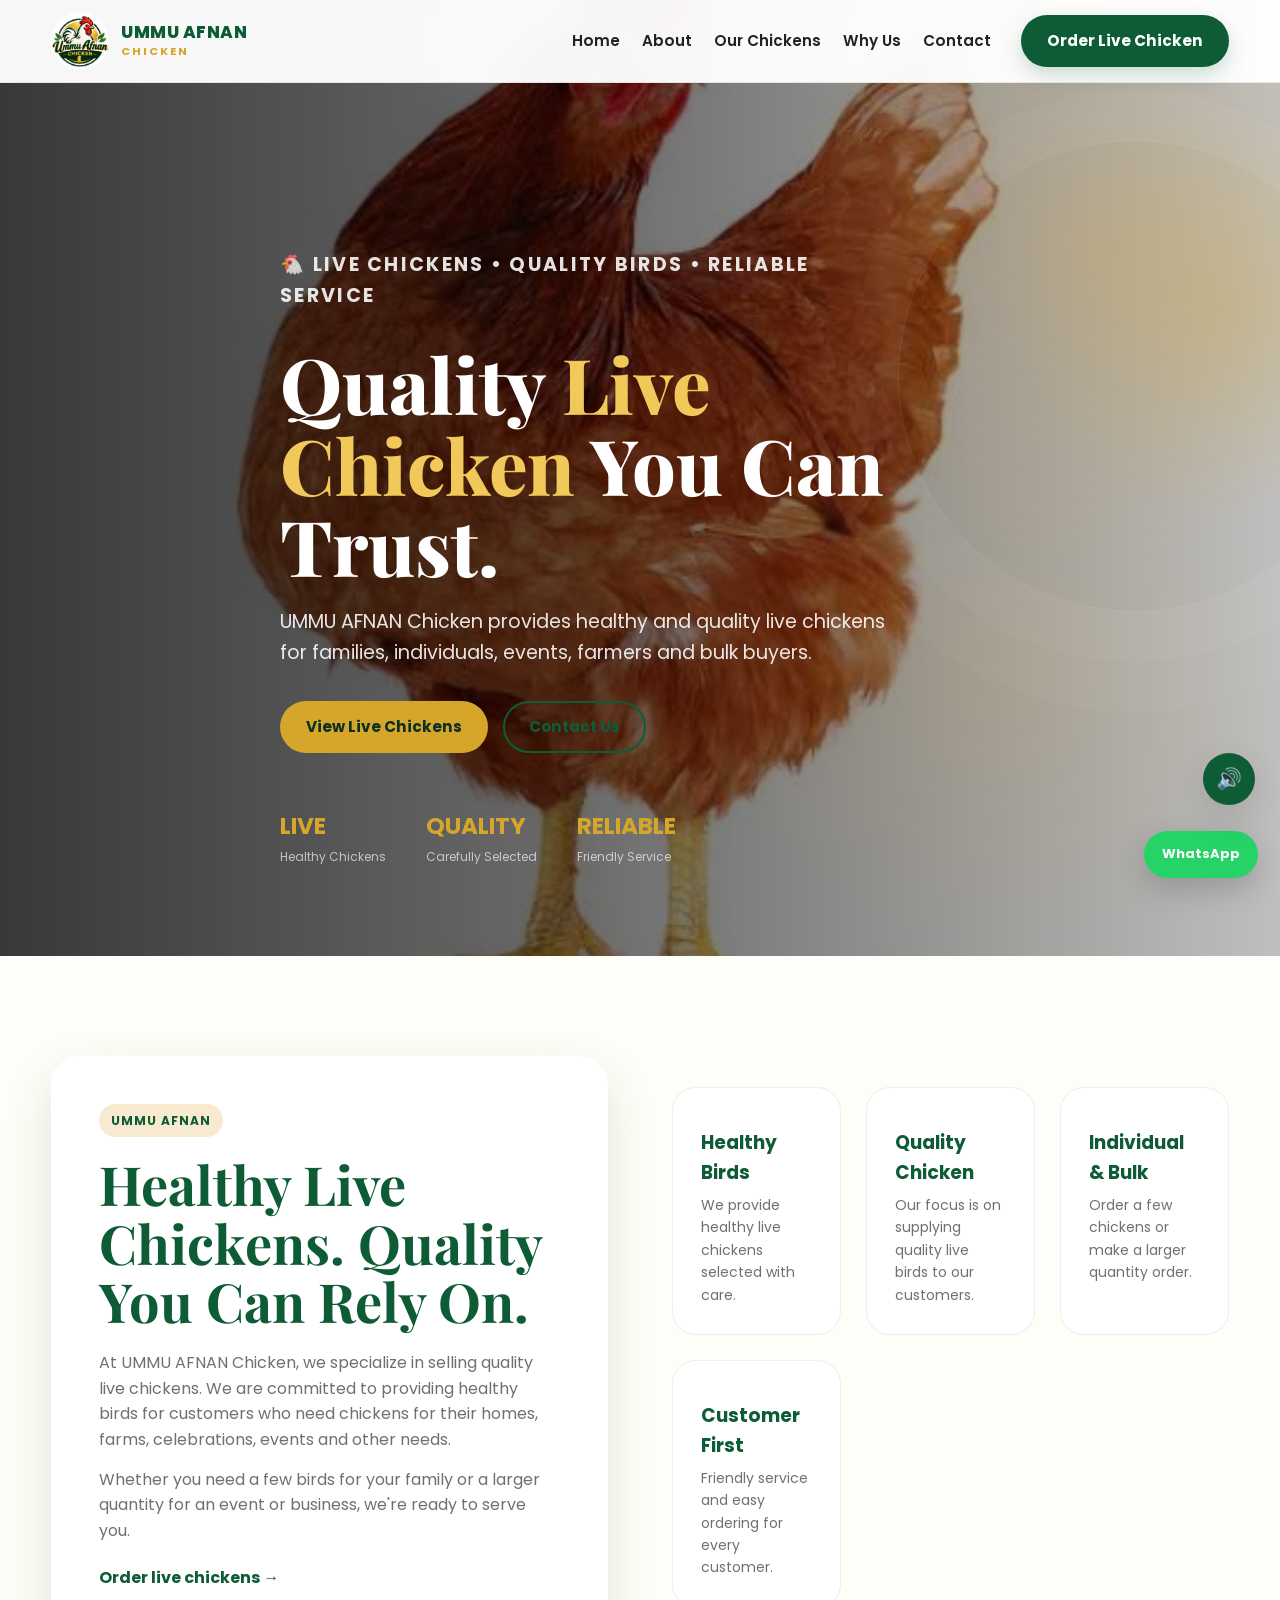
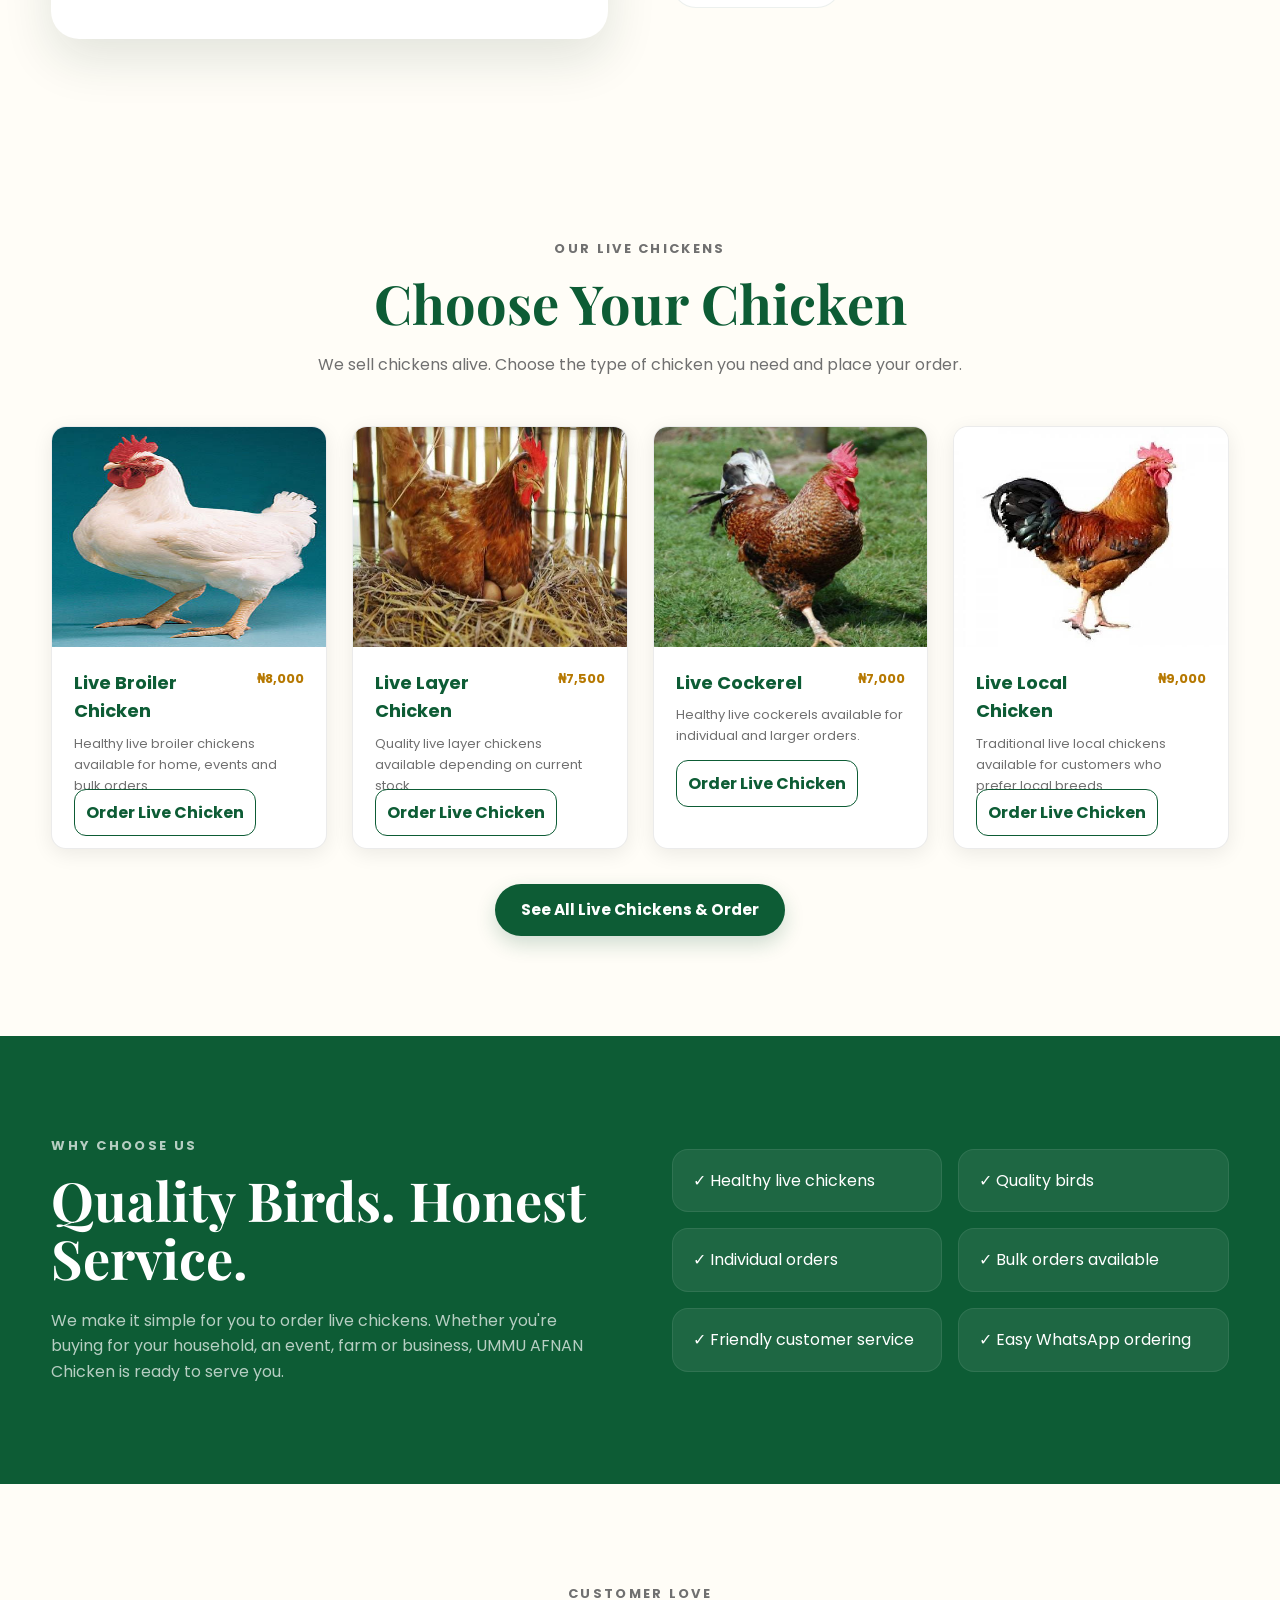
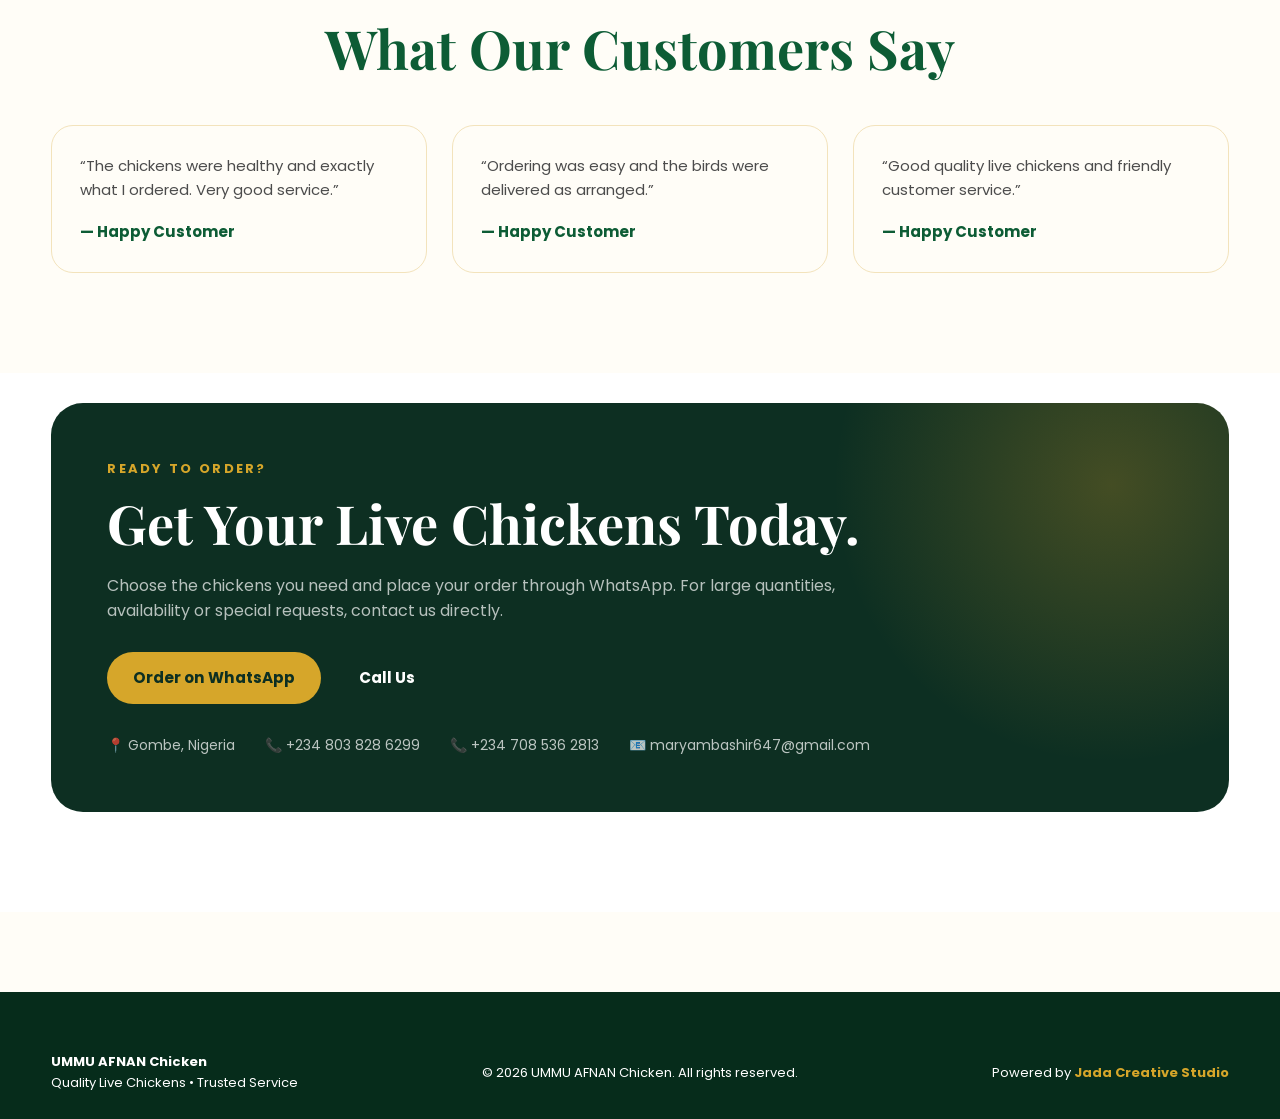
==== commit e8b798dd: "Update index.html" ====
--- a/index.html
+++ b/index.html
@@ -770,6 +770,9 @@
 
           <span>
             📞 +234 803 828 6299
+          </span>    
+          <span>
+            📞 +234 708 536 2813
           </span>
 
 
@@ -961,4 +964,4 @@
   <script src="script.js"></script>
 
 </body>
-</html>+</html>
